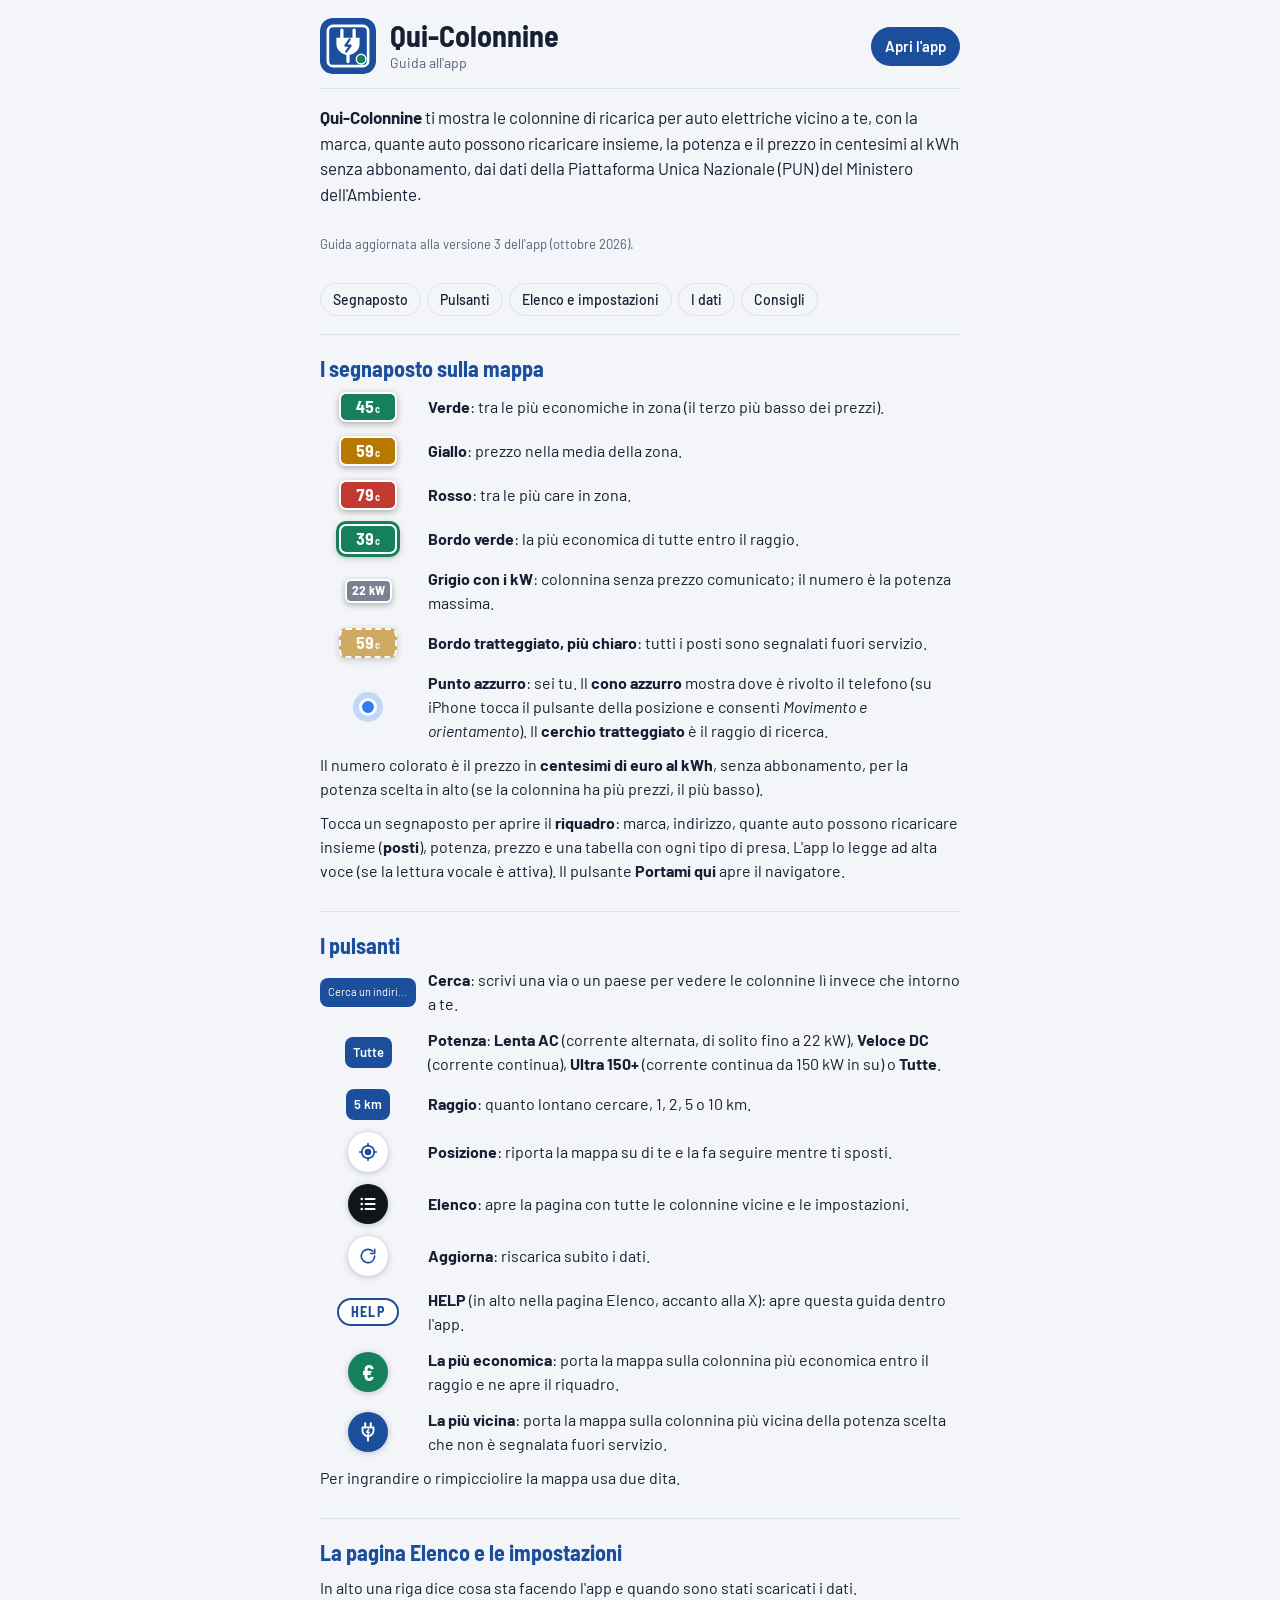
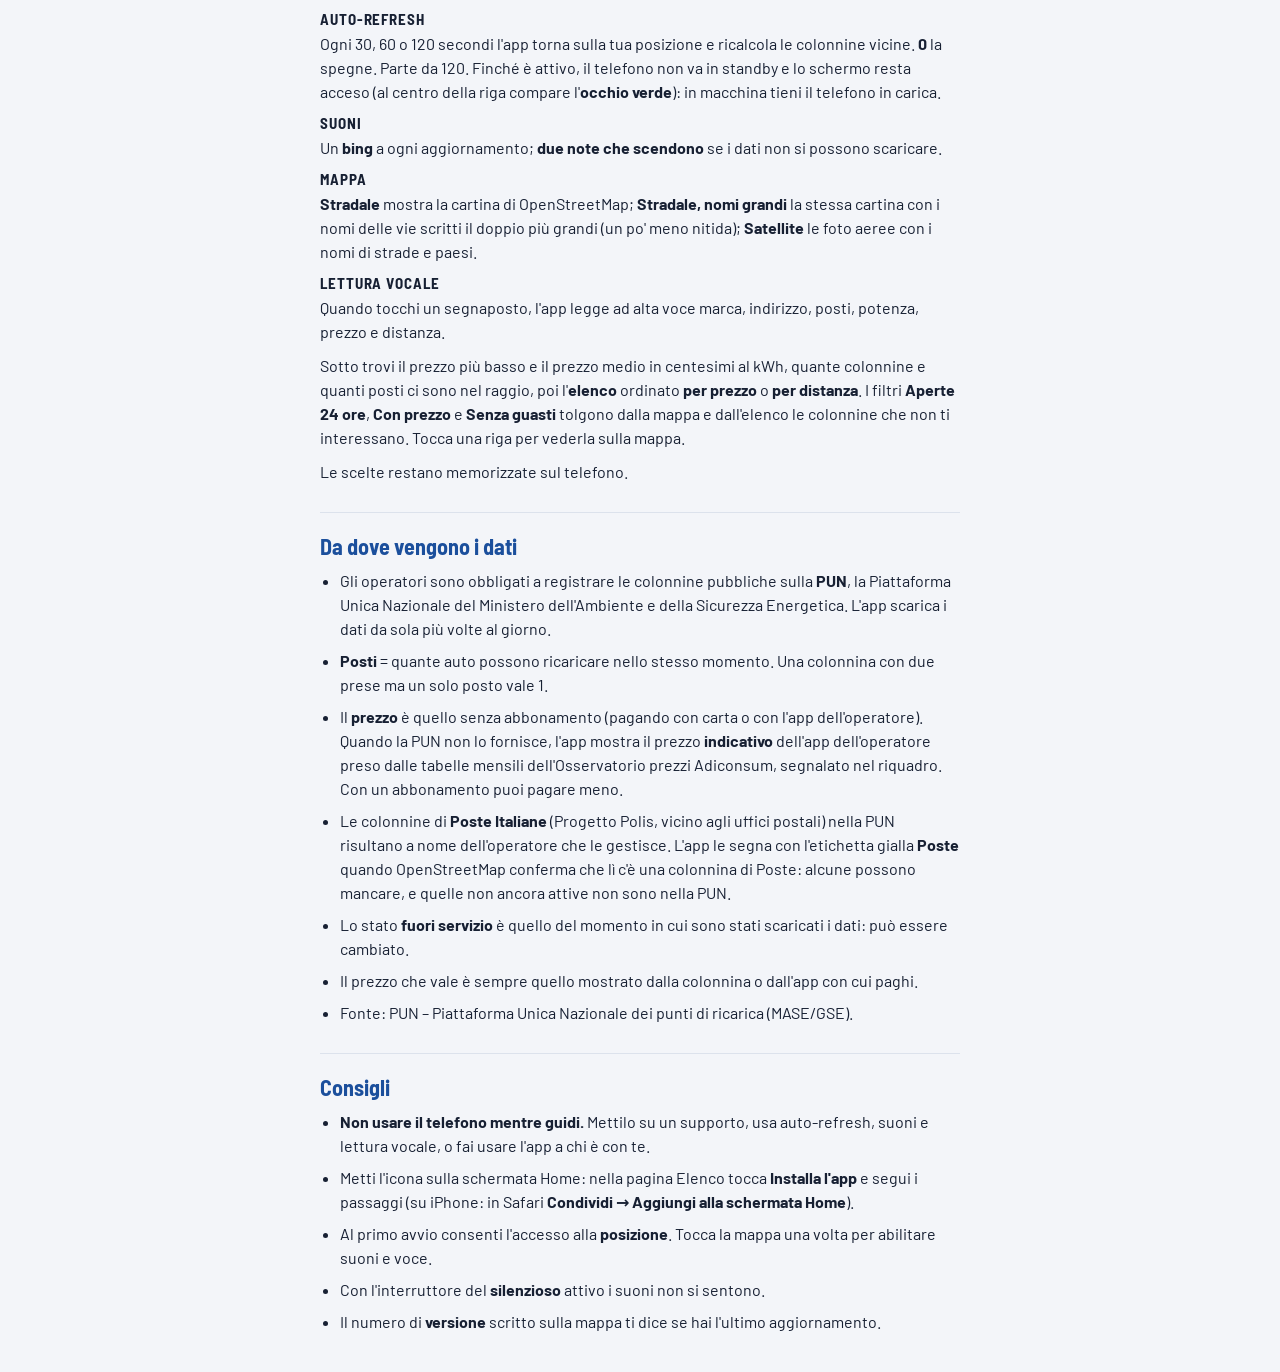
==== guida.html @ 46e8ba26 "Etichetta Poste Italiane sulle colonnine confermate da OpenStreetMap (v16) Le colonnine AC fino a 22" ====
<!doctype html>
<html lang="it">
<head>
  <meta charset="utf-8">
  <meta name="viewport" content="width=device-width, initial-scale=1, viewport-fit=cover">
  <title>Guida a Qui-Colonnine</title>
  <meta name="description" content="Come si usa Qui-Colonnine: segnaposto, pulsanti, elenco, impostazioni e provenienza dei dati">
  <meta name="theme-color" content="#1b4f9c">
  <link rel="icon" href="favicon-64.png" type="image/png">
  <link rel="apple-touch-icon" href="apple-touch-icon.png">
  <link rel="preconnect" href="https://fonts.googleapis.com">
  <link rel="preconnect" href="https://fonts.gstatic.com" crossorigin>
  <link rel="stylesheet" href="https://fonts.googleapis.com/css2?family=Barlow+Semi+Condensed:wght@600;700&family=Barlow:wght@400;500;600&display=swap">
  <style>
:root {
  --blu: #1b4f9c;
  --blu-scuro: #143c78;
  --libero: #15805a;
  --attenzione: #b87900;
  --pieno: #c23a2f;
  --osm: #5a6a86;
  --grigio: #7a8291;
  --bg: #f3f5f9;
  --superficie: #ffffff;
  --testo: #172033;
  --testo-2: #56627a;
  --bordo: #dce2ec;
  --ombra: 0 6px 24px rgba(20, 35, 70, .16);
  --font-display: "Barlow Semi Condensed", "Arial Narrow", system-ui, sans-serif;
  --font-body: "Barlow", system-ui, -apple-system, "Segoe UI", Roboto, sans-serif;
  --r: 14px;
  --su-colore: #ffffff;
  --barra: #1b4f9c;
  color-scheme: light;
}
@media (prefers-color-scheme: dark) {
  :root {
    --blu: #4f86dc;
    --blu-scuro: #3a6fc2;
    --libero: #3fbf8a;
    --attenzione: #e3a82d;
    --pieno: #ec6a5f;
    --osm: #93a2bf;
    --grigio: #8e97a6;
    --bg: #0f1522;
    --superficie: #182132;
    --testo: #e8edf6;
    --testo-2: #9eabc2;
    --bordo: #2a3650;
    --ombra: 0 6px 24px rgba(0, 0, 0, .45);
    --su-colore: #0c1220;
    --barra: #19386a;
    color-scheme: dark;
  }
  .mappa:not(.satellite) .leaflet-tile-pane { filter: brightness(.72) contrast(1.1) saturate(.7); }
}

* { box-sizing: border-box; }
html, body { height: 100%; margin: 0; }
body {
  background: var(--bg);
  color: var(--testo);
  font: 15px/1.4 var(--font-body);
  -webkit-font-smoothing: antialiased;
}
[hidden] { display: none !important; }
.sr-only { position: absolute; width: 1px; height: 1px; overflow: hidden; clip: rect(0 0 0 0); white-space: nowrap; }
button { font: inherit; color: inherit; cursor: pointer; }
:focus-visible { outline: 3px solid var(--blu); outline-offset: 2px; }
.mk {
  display: grid; place-items: center;
  width: 30px; height: 30px; border-radius: 7px;
  font: 700 16px/1 var(--font-display); color: #fff;
  background: var(--blu); border: 2px solid #fff;
  box-shadow: 0 2px 6px rgba(0,0,0,.3);
}
.mk.reale { width: auto; min-width: 30px; padding: 0 5px; font-variant-numeric: tabular-nums; }
.mk.blu { background: var(--blu); }
.mk.largo { width: 60px; height: 30px; }
.mk.verde { background: var(--libero); }
.mk.libero { background: var(--libero); }
.mk.quasi-pieno { background: var(--attenzione); }
.mk.pieno { background: var(--pieno); }
.mk.stallo { width: 14px; height: 14px; border-radius: 3px; border-width: 1.5px; font-size: 0; }
/* Rettangolo con il prezzo, colore per fascia di prezzo in zona */
.mk.prezzo { width: auto; min-width: 58px; height: 30px; padding: 0 6px; font-size: 17px; font-variant-numeric: tabular-nums; }
.mk.economico { background: var(--libero); }
.mk.medio { background: var(--attenzione); }
.mk.caro { background: var(--pieno); }
.mk.nd { width: 18px; height: 18px; border-radius: 5px; background: var(--grigio); font-size: 0; }
.mk.vecchio { border-style: dashed; opacity: .7; }
.mk.top { box-shadow: 0 0 0 3px var(--libero), 0 2px 8px rgba(0,0,0,.4); }
.mk.segn { width: 22px; height: 22px; border-radius: 50%; font-size: 0; background: var(--libero); }
.mk.segn.occupato { background: var(--pieno); }
.mk.segn.libero::after {
  content: ""; position: absolute; width: 22px; height: 22px; border-radius: 50%;
  border: 2px solid var(--libero); animation: pulsa 2s ease-out infinite;
}
@keyframes pulsa { from { transform: scale(1); opacity: .9; } to { transform: scale(2.2); opacity: 0; } }
.io {
  width: 18px; height: 18px; border-radius: 50%;
  background: #2f7cf6; border: 3px solid #fff; box-shadow: 0 0 0 6px rgba(47,124,246,.25);
}
.guida-corpo { gap: 18px; font-size: 16px; line-height: 1.5; }
.guida-corpo h3 { margin: 6px 0 10px; font: 700 22px/1.2 var(--font-display); color: var(--blu); }
.guida-corpo p { margin: 0 0 10px; }
.guida-corpo section { scroll-margin-top: 12px; border-top: 1px solid var(--bordo); padding-top: 14px; }
.g-intro { font-size: 17px; }
.g-versione { color: var(--testo-2); font-size: 13px; }
.g-indice { display: flex; flex-wrap: wrap; gap: 6px; }
.g-indice a {
  border: 1px solid var(--bordo); border-radius: 999px; padding: 5px 12px;
  color: var(--testo); text-decoration: none; font-size: 14px; font-weight: 500;
}
.g-lista { list-style: none; margin: 0 0 10px; padding: 0; display: flex; flex-direction: column; gap: 12px; }
.g-lista li { display: grid; grid-template-columns: 96px 1fr; gap: 12px; align-items: center; }
.g-lista li > div { min-width: 0; }
.g-segno { display: flex; justify-content: center; align-items: center; min-height: 32px; }
.g-segno .mk { position: relative; }
.g-linea { display: block; width: 64px; height: 6px; border-radius: 3px; background: #1b4f9c; opacity: .6; }
.g-barra {
  display: block; max-width: 96px; padding: 6px 8px; border-radius: 8px; background: var(--barra); color: #fff;
  font-size: 11px; white-space: nowrap; overflow: hidden; text-overflow: ellipsis;
}
.g-barra.corto { font-size: 13px; font-weight: 600; }
.g-fab {
  width: 40px; height: 40px; border-radius: 50%; display: grid; place-items: center;
  background: var(--superficie); color: var(--blu); box-shadow: 0 1px 6px rgba(20,35,70,.25);
}
.g-fab.nero { background: #111418; color: #fff; }
.g-fab.verde { background: var(--libero); color: var(--su-colore); }
.g-fab.rosso { background: var(--pieno); color: var(--su-colore); }
.g-fab.blu { background: var(--blu); color: var(--su-colore); }
.g-def { margin: 0 0 10px; }
.g-def dt { font: 700 15px/1.2 var(--font-display); letter-spacing: .06em; margin-top: 10px; }
.g-def dd { margin: 4px 0 0; }
.g-punti { margin: 0 0 10px; padding-left: 20px; display: flex; flex-direction: column; gap: 8px; }
.mk.prezzo small, .icona.prezzo small { font-size: .62em; margin-left: 1px; opacity: .9; }
.mk.kw {
  width: auto; min-width: 44px; height: 24px; padding: 0 5px; border-radius: 6px;
  background: var(--grigio); font-size: 13px; font-variant-numeric: tabular-nums; white-space: nowrap;
}
.mk.guasta { border-style: dashed; opacity: .6; }

html, body { height: auto; }
body { padding: 0 16px; }
.testa { max-width: 640px; margin: 0 auto; padding: calc(18px + env(safe-area-inset-top, 0px)) 0 14px; display: flex; align-items: center; gap: 14px; border-bottom: 1px solid var(--bordo); }
.testa svg { flex: none; border-radius: 13px; }
.testa h1 { margin: 0; font: 700 30px/1 var(--font-display); }
.testa p { margin: 3px 0 0; color: var(--testo-2); font-size: 14px; }
.apri { margin-left: auto; flex: none; background: var(--blu); color: #fff; text-decoration: none; font-weight: 600; padding: 9px 14px; border-radius: 999px; }
.guida-corpo { display: flex; flex-direction: column; max-width: 640px; margin: 0 auto; padding: 16px 0 calc(28px + env(safe-area-inset-bottom, 0px)); }
.guida-corpo a { color: var(--blu); }
.g-indice a { color: var(--testo); }
@media (max-width: 420px) { .testa p { display: none; } .testa h1 { font-size: 26px; } }

.btn-help {
  margin-left: auto; border: 2px solid var(--blu); border-radius: 999px;
  padding: 6px 18px; min-height: 40px; background: var(--superficie); color: var(--blu);
  font: 700 17px/1 var(--font-display); letter-spacing: .08em;
}
.btn-help.g-help { margin-left: 0; min-height: 0; display: inline-block; font-size: 14px; padding: 5px 12px; }
  </style>
</head>
<body>
  <header class="testa">
    <svg width="56" height="56" aria-hidden="true" xmlns="http://www.w3.org/2000/svg" viewBox="0 0 512 512"><rect width="512" height="512" rx="96" fill="#1b4f9c"/><rect x="72" y="72" width="368" height="368" rx="48" fill="none" stroke="#fff" stroke-width="24"/><path d="M200 110v70M312 110v70" stroke="#fff" stroke-width="30" stroke-linecap="round"/><path d="M150 180h212v52a106 106 0 0 1-212 0z" fill="#fff"/><path d="M272 196l-40 56h48l-40 56" fill="none" stroke="#1b4f9c" stroke-width="20" stroke-linecap="round" stroke-linejoin="round"/><path d="M256 338v60" stroke="#fff" stroke-width="30" stroke-linecap="round"/><circle cx="376" cy="376" r="44" fill="#15805a" stroke="#fff" stroke-width="14"/></svg>

    <div>
      <h1>Qui-Colonnine</h1>
      <p>Guida all'app</p>
    </div>
    <a class="apri" href="https://quivicino.github.io/Colonnine/">Apri l'app</a>
  </header>
  <main class="guida-corpo">
        <p class="g-intro"><b>Qui-Colonnine</b> ti mostra le colonnine di ricarica per auto elettriche vicino a te, con la marca,
          quante auto possono ricaricare insieme, la potenza e il prezzo in centesimi al kWh senza abbonamento,
          dai dati della Piattaforma Unica Nazionale (PUN) del Ministero dell'Ambiente.</p>
        <p class="g-versione">Guida aggiornata alla versione 3 dell'app (ottobre 2026).</p>

        <nav class="g-indice" aria-label="Argomenti">
          <a href="#g-mappa">Segnaposto</a><a href="#g-pulsanti">Pulsanti</a><a href="#g-elenco">Elenco e impostazioni</a>
          <a href="#g-prezzi">I dati</a><a href="#g-consigli">Consigli</a>
        </nav>

        <section id="g-mappa">
          <h3>I segnaposto sulla mappa</h3>
          <ul class="g-lista">
            <li><span class="g-segno"><span class="mk prezzo economico"><span>45<small>c</small></span></span></span><div><b>Verde</b>: tra le più economiche in zona (il terzo più basso dei prezzi).</div></li>
            <li><span class="g-segno"><span class="mk prezzo medio"><span>59<small>c</small></span></span></span><div><b>Giallo</b>: prezzo nella media della zona.</div></li>
            <li><span class="g-segno"><span class="mk prezzo caro"><span>79<small>c</small></span></span></span><div><b>Rosso</b>: tra le più care in zona.</div></li>
            <li><span class="g-segno"><span class="mk prezzo economico top"><span>39<small>c</small></span></span></span><div><b>Bordo verde</b>: la più economica di tutte entro il raggio.</div></li>
            <li><span class="g-segno"><span class="mk kw">22 kW</span></span><div><b>Grigio con i kW</b>: colonnina senza prezzo comunicato; il numero è la potenza massima.</div></li>
            <li><span class="g-segno"><span class="mk prezzo medio guasta"><span>59<small>c</small></span></span></span><div><b>Bordo tratteggiato, più chiaro</b>: tutti i posti sono segnalati fuori servizio.</div></li>
            <li><span class="g-segno"><span class="io"></span></span><div><b>Punto azzurro</b>: sei tu. Il <b>cono azzurro</b> mostra dove è rivolto il telefono (su iPhone tocca il pulsante della posizione e consenti <i>Movimento e orientamento</i>). Il <b>cerchio tratteggiato</b> è il raggio di ricerca.</div></li>
          </ul>
          <p>Il numero colorato è il prezzo in <b>centesimi di euro al kWh</b>, senza abbonamento, per la potenza scelta in alto
            (se la colonnina ha più prezzi, il più basso).</p>
          <p>Tocca un segnaposto per aprire il <b>riquadro</b>: marca, indirizzo, quante auto possono ricaricare insieme (<b>posti</b>),
            potenza, prezzo e una tabella con ogni tipo di presa. L'app lo legge ad alta voce (se la lettura vocale è attiva).
            Il pulsante <b>Portami qui</b> apre il navigatore.</p>
        </section>

        <section id="g-pulsanti">
          <h3>I pulsanti</h3>
          <ul class="g-lista">
            <li><span class="g-segno"><span class="g-barra">Cerca un indirizzo…</span></span><div><b>Cerca</b>: scrivi una via o un paese per vedere le colonnine lì invece che intorno a te.</div></li>
            <li><span class="g-segno"><span class="g-barra corto">Tutte</span></span><div><b>Potenza</b>: <b>Lenta AC</b> (corrente alternata, di solito fino a 22 kW), <b>Veloce DC</b> (corrente continua),
              <b>Ultra 150+</b> (corrente continua da 150 kW in su) o <b>Tutte</b>.</div></li>
            <li><span class="g-segno"><span class="g-barra corto">5 km</span></span><div><b>Raggio</b>: quanto lontano cercare, 1, 2, 5 o 10 km.</div></li>
            <li><span class="g-segno"><span class="g-fab"><svg viewBox="0 0 24 24" width="20" height="20" aria-hidden="true"><circle cx="12" cy="12" r="4" fill="currentColor"/><path d="M12 2v3M12 19v3M2 12h3M19 12h3" stroke="currentColor" stroke-width="2" stroke-linecap="round"/><circle cx="12" cy="12" r="7.5" fill="none" stroke="currentColor" stroke-width="2"/></svg></span></span><div><b>Posizione</b>: riporta la mappa su di te e la fa seguire mentre ti sposti.</div></li>
            <li><span class="g-segno"><span class="g-fab nero"><svg viewBox="0 0 24 24" width="20" height="20" aria-hidden="true"><path d="M9 6h11M9 12h11M9 18h11" stroke="currentColor" stroke-width="2.2" stroke-linecap="round"/><circle cx="4.5" cy="6" r="1.6" fill="currentColor"/><circle cx="4.5" cy="12" r="1.6" fill="currentColor"/><circle cx="4.5" cy="18" r="1.6" fill="currentColor"/></svg></span></span><div><b>Elenco</b>: apre la pagina con tutte le colonnine vicine e le impostazioni.</div></li>
            <li><span class="g-segno"><span class="g-fab"><svg viewBox="0 0 24 24" width="20" height="20" aria-hidden="true"><path d="M20 12a8 8 0 1 1-2.34-5.66M20 4v5h-5" fill="none" stroke="currentColor" stroke-width="2" stroke-linecap="round" stroke-linejoin="round"/></svg></span></span><div><b>Aggiorna</b>: riscarica subito i dati.</div></li>
            <li><span class="g-segno"><span class="btn-help g-help">HELP</span></span><div><b>HELP</b> (in alto nella pagina Elenco, accanto alla X): apre questa guida dentro l'app.</div></li>
            <li><span class="g-segno"><span class="g-fab verde"><b style="font:700 22px/1 var(--font-display)">€</b></span></span><div><b>La più economica</b>: porta la mappa sulla colonnina più economica entro il raggio e ne apre il riquadro.</div></li>
            <li><span class="g-segno"><span class="g-fab blu"><svg viewBox="0 0 24 24" width="22" height="22" aria-hidden="true"><path d="M9 2.5v4.5M15 2.5v4.5" stroke="currentColor" stroke-width="2.2" stroke-linecap="round"/><path d="M6 7h12v3.5a6 6 0 0 1-12 0z" fill="none" stroke="currentColor" stroke-width="2" stroke-linejoin="round"/><path d="M12.8 8.8l-2.3 3.4h3l-2.3 3.4" fill="none" stroke="currentColor" stroke-width="1.6" stroke-linecap="round" stroke-linejoin="round"/><path d="M12 16.5v5" stroke="currentColor" stroke-width="2.2" stroke-linecap="round"/></svg></span></span><div><b>La più vicina</b>: porta la mappa sulla colonnina più vicina della potenza scelta che non è segnalata fuori servizio.</div></li>
          </ul>
          <p>Per ingrandire o rimpicciolire la mappa usa due dita.</p>
        </section>

        <section id="g-elenco">
          <h3>La pagina Elenco e le impostazioni</h3>
          <p>In alto una riga dice cosa sta facendo l'app e quando sono stati scaricati i dati.</p>
          <dl class="g-def">
            <dt>AUTO-REFRESH</dt>
            <dd>Ogni 30, 60 o 120 secondi l'app torna sulla tua posizione e ricalcola le colonnine vicine. <b>0</b> la spegne. Parte da 120.
              Finché è attivo, il telefono non va in standby e lo schermo resta acceso
              (al centro della riga compare l'<b>occhio verde</b>):
              in macchina tieni il telefono in carica.</dd>
            <dt>SUONI</dt>
            <dd>Un <b>bing</b> a ogni aggiornamento; <b>due note che scendono</b> se i dati non si possono scaricare.</dd>
            <dt>MAPPA</dt>
            <dd><b>Stradale</b> mostra la cartina di OpenStreetMap; <b>Stradale, nomi grandi</b> la stessa cartina con i nomi delle vie scritti il doppio più grandi (un po' meno nitida); <b>Satellite</b> le foto aeree con i nomi di strade e paesi.</dd>
            <dt>LETTURA VOCALE</dt>
            <dd>Quando tocchi un segnaposto, l'app legge ad alta voce marca, indirizzo, posti, potenza, prezzo e distanza.</dd>
          </dl>
          <p>Sotto trovi il prezzo più basso e il prezzo medio in centesimi al kWh, quante colonnine e quanti posti ci sono nel raggio, poi l'<b>elenco</b>
            ordinato <b>per prezzo</b> o <b>per distanza</b>. I filtri <b>Aperte 24 ore</b>, <b>Con prezzo</b> e <b>Senza guasti</b>
            tolgono dalla mappa e dall'elenco le colonnine che non ti interessano. Tocca una riga per vederla sulla mappa.</p>
          <p>Le scelte restano memorizzate sul telefono.</p>
        </section>

        <section id="g-prezzi">
          <h3>Da dove vengono i dati</h3>
          <ul class="g-punti">
            <li>Gli operatori sono obbligati a registrare le colonnine pubbliche sulla <b>PUN</b>, la Piattaforma Unica Nazionale
              del Ministero dell'Ambiente e della Sicurezza Energetica. L'app scarica i dati da sola più volte al giorno.</li>
            <li><b>Posti</b> = quante auto possono ricaricare nello stesso momento. Una colonnina con due prese ma un solo posto vale 1.</li>
            <li>Il <b>prezzo</b> è quello senza abbonamento (pagando con carta o con l'app dell'operatore). Quando la PUN non lo fornisce,
              l'app mostra il prezzo <b>indicativo</b> dell'app dell'operatore preso dalle tabelle mensili dell'Osservatorio prezzi Adiconsum, segnalato nel riquadro. Con un abbonamento puoi pagare meno.</li>
            <li>Le colonnine di <b>Poste Italiane</b> (Progetto Polis, vicino agli uffici postali) nella PUN risultano a nome dell'operatore che le gestisce. L'app le segna con l'etichetta gialla <b>Poste</b> quando OpenStreetMap conferma che lì c'è una colonnina di Poste: alcune possono mancare, e quelle non ancora attive non sono nella PUN.</li>
            <li>Lo stato <b>fuori servizio</b> è quello del momento in cui sono stati scaricati i dati: può essere cambiato.</li>
            <li>Il prezzo che vale è sempre quello mostrato dalla colonnina o dall'app con cui paghi.</li>
            <li>Fonte: PUN – Piattaforma Unica Nazionale dei punti di ricarica (MASE/GSE).</li>
          </ul>
        </section>

        <section id="g-consigli">
          <h3>Consigli</h3>
          <ul class="g-punti">
            <li><b>Non usare il telefono mentre guidi.</b> Mettilo su un supporto, usa auto-refresh, suoni e lettura vocale, o fai usare l'app a chi è con te.</li>
            <li>Metti l'icona sulla schermata Home: nella pagina Elenco tocca <b>Installa l'app</b> e segui i passaggi (su iPhone: in Safari <b>Condividi → Aggiungi alla schermata Home</b>).</li>
            <li>Al primo avvio consenti l'accesso alla <b>posizione</b>. Tocca la mappa una volta per abilitare suoni e voce.</li>
            <li>Con l'interruttore del <b>silenzioso</b> attivo i suoni non si sentono.</li>
            <li>Il numero di <b>versione</b> scritto sulla mappa ti dice se hai l'ultimo aggiornamento.</li>
          </ul>
        </section>
      </main>
  <!-- Statistiche d'uso anonime, senza cookie: https://colonnine.goatcounter.com
       I dispositivi del team (segnati una volta aprendo l'app con ?gc_team=nome-dispositivo,
       tolti con ?gc_team=off) contano a parte su https://quivicino-team.goatcounter.com -->
  <script>
    (function () {
      var endpoint = "https://colonnine.goatcounter.com/count";
      try {
        var q = new URLSearchParams(location.search).get("gc_team");
        if (q === "off") { localStorage.removeItem("gc_team"); alert("Questo dispositivo ora conta come un visitatore normale."); }
        else if (q) {
          q = q.toLowerCase().replace(/[^a-z0-9-]/g, "");
          if (q) { localStorage.setItem("gc_team", q); alert("Dispositivo segnato come \u201c" + q + "\u201d: le visite contano a parte."); }
        }
        var team = localStorage.getItem("gc_team");
        if (team) {
          endpoint = "https://quivicino-team.goatcounter.com/count";
          window.goatcounter = { path: function (p) { return "/" + team + p.split("?")[0]; } };
        }
      } catch (e) {}
      var s = document.createElement("script");
      s.async = true;
      s.src = "https://gc.zgo.at/count.js";
      s.setAttribute("data-goatcounter", endpoint);
      document.head.appendChild(s);
    })();
  </script>
</body>
</html>
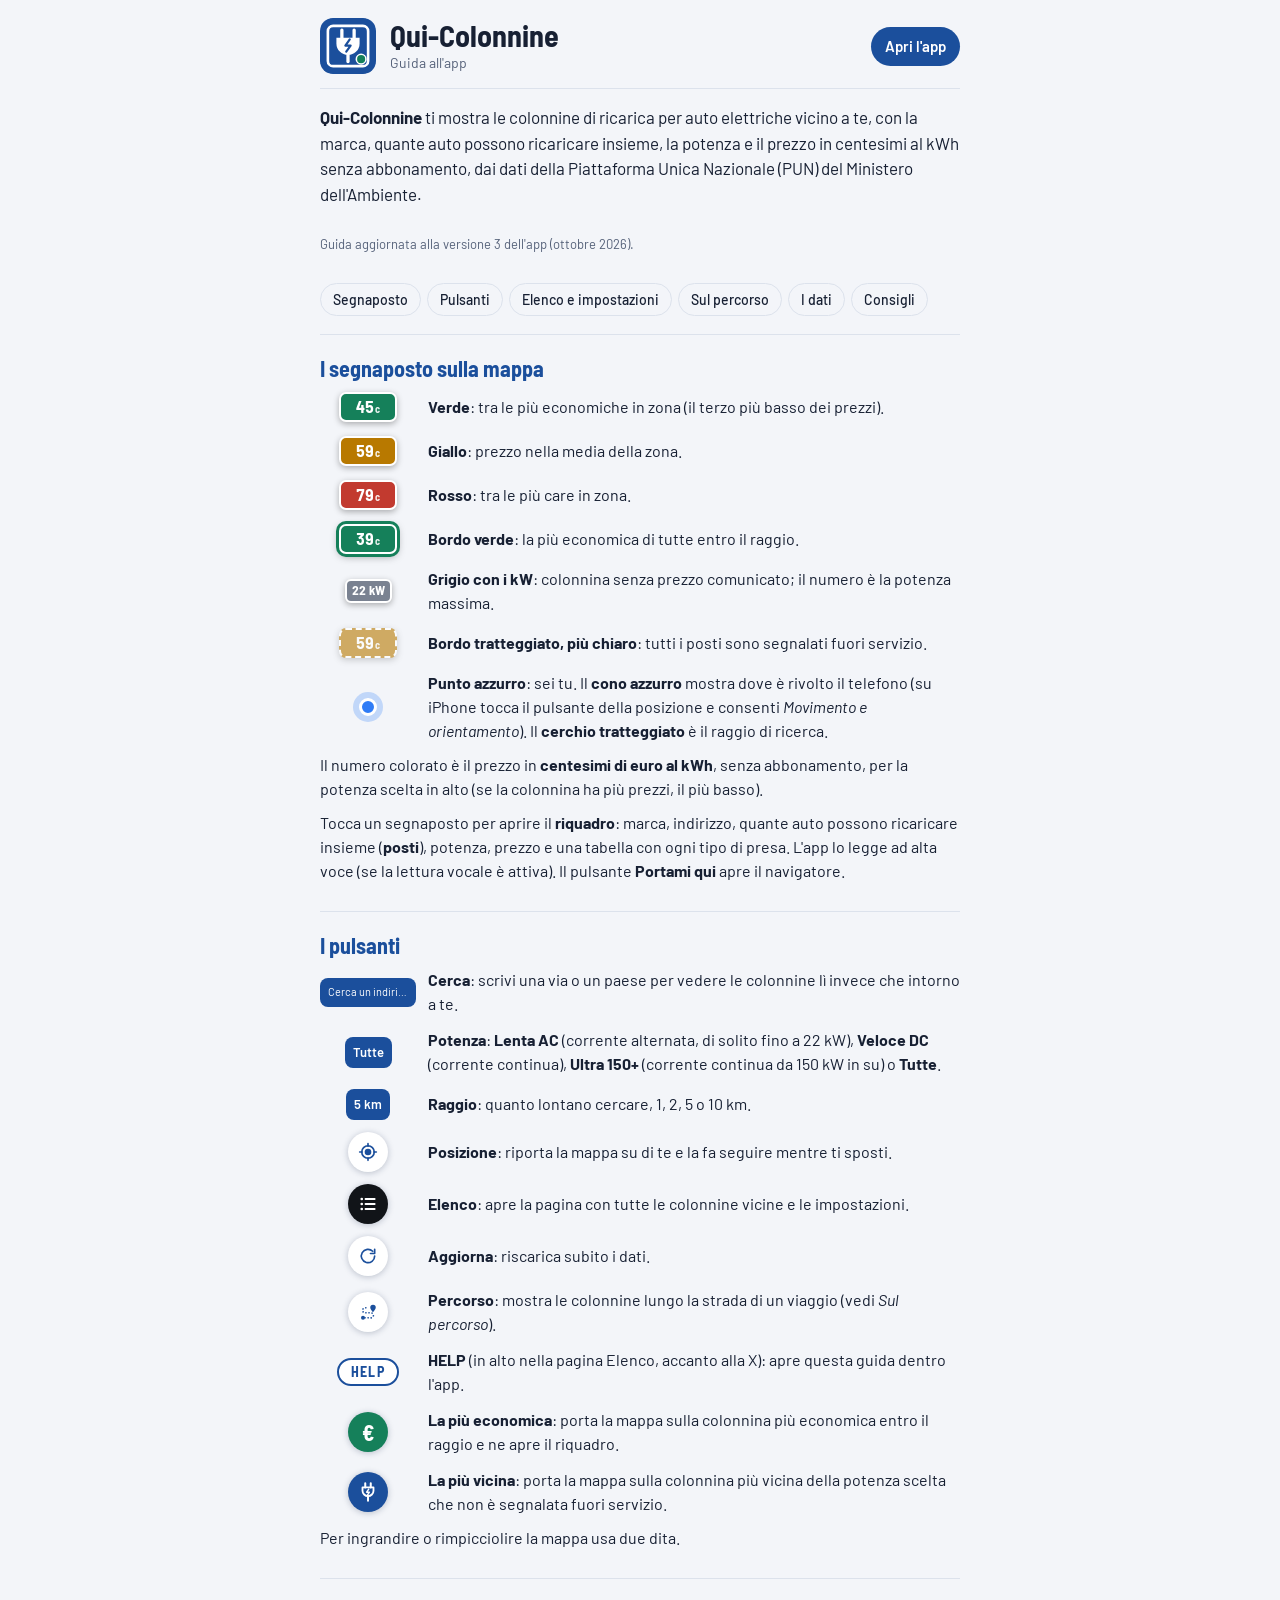
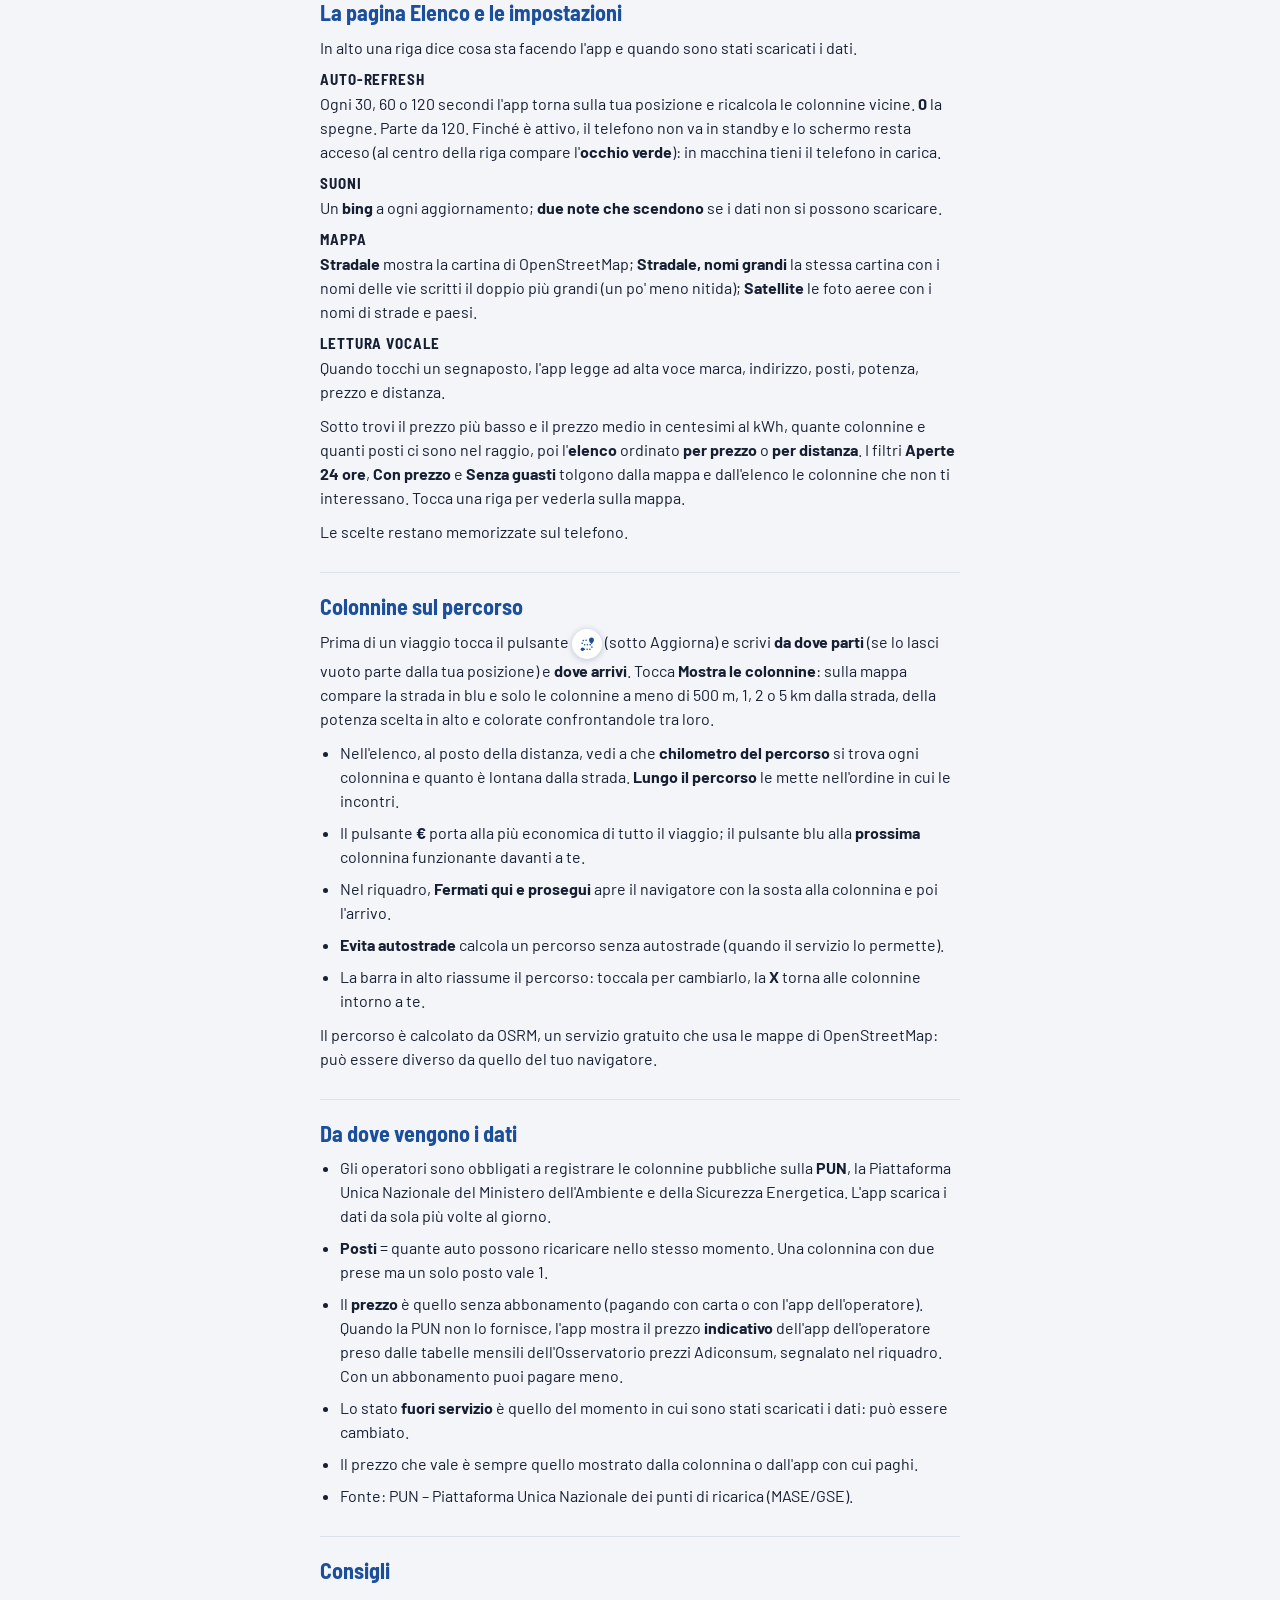
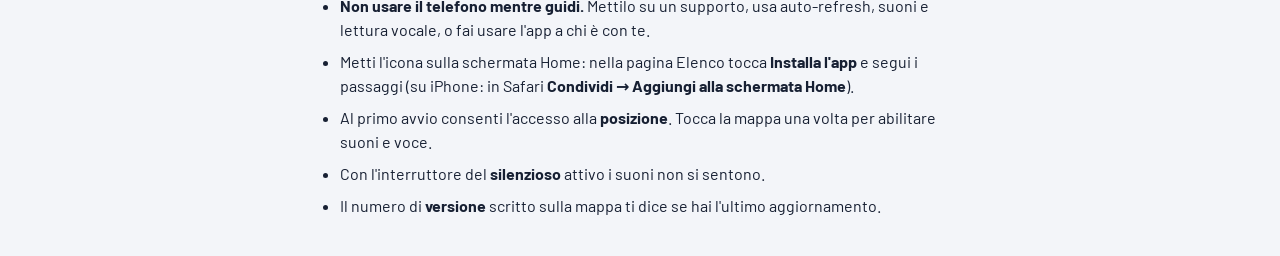
==== commit 83ea4017: "Colonnine sul percorso: partenza e arrivo, solo le colonnine vicine alla strada (v17) - Nuovo pulsan" ====
--- a/guida.html
+++ b/guida.html
@@ -180,7 +180,7 @@
 
         <nav class="g-indice" aria-label="Argomenti">
           <a href="#g-mappa">Segnaposto</a><a href="#g-pulsanti">Pulsanti</a><a href="#g-elenco">Elenco e impostazioni</a>
-          <a href="#g-prezzi">I dati</a><a href="#g-consigli">Consigli</a>
+          <a href="#g-percorso">Sul percorso</a><a href="#g-prezzi">I dati</a><a href="#g-consigli">Consigli</a>
         </nav>
 
         <section id="g-mappa">
@@ -211,6 +211,7 @@
             <li><span class="g-segno"><span class="g-fab"><svg viewBox="0 0 24 24" width="20" height="20" aria-hidden="true"><circle cx="12" cy="12" r="4" fill="currentColor"/><path d="M12 2v3M12 19v3M2 12h3M19 12h3" stroke="currentColor" stroke-width="2" stroke-linecap="round"/><circle cx="12" cy="12" r="7.5" fill="none" stroke="currentColor" stroke-width="2"/></svg></span></span><div><b>Posizione</b>: riporta la mappa su di te e la fa seguire mentre ti sposti.</div></li>
             <li><span class="g-segno"><span class="g-fab nero"><svg viewBox="0 0 24 24" width="20" height="20" aria-hidden="true"><path d="M9 6h11M9 12h11M9 18h11" stroke="currentColor" stroke-width="2.2" stroke-linecap="round"/><circle cx="4.5" cy="6" r="1.6" fill="currentColor"/><circle cx="4.5" cy="12" r="1.6" fill="currentColor"/><circle cx="4.5" cy="18" r="1.6" fill="currentColor"/></svg></span></span><div><b>Elenco</b>: apre la pagina con tutte le colonnine vicine e le impostazioni.</div></li>
             <li><span class="g-segno"><span class="g-fab"><svg viewBox="0 0 24 24" width="20" height="20" aria-hidden="true"><path d="M20 12a8 8 0 1 1-2.34-5.66M20 4v5h-5" fill="none" stroke="currentColor" stroke-width="2" stroke-linecap="round" stroke-linejoin="round"/></svg></span></span><div><b>Aggiorna</b>: riscarica subito i dati.</div></li>
+            <li><span class="g-segno"><span class="g-fab"><svg viewBox="0 0 24 24" width="20" height="20" aria-hidden="true"><circle cx="6" cy="19" r="2.4" fill="currentColor"/><path d="M18 3.2a3.3 3.3 0 0 0-3.3 3.3c0 2.4 3.3 5.6 3.3 5.6s3.3-3.2 3.3-5.6A3.3 3.3 0 0 0 18 3.2Z" fill="currentColor"/><path d="M8.4 19h7.1a3 3 0 0 0 0-6H8.5a3 3 0 0 1 0-6H12" fill="none" stroke="currentColor" stroke-width="2" stroke-linecap="round" stroke-dasharray="0.1 3.6"/></svg></span></span><div><b>Percorso</b>: mostra le colonnine lungo la strada di un viaggio (vedi <i>Sul percorso</i>).</div></li>
             <li><span class="g-segno"><span class="btn-help g-help">HELP</span></span><div><b>HELP</b> (in alto nella pagina Elenco, accanto alla X): apre questa guida dentro l'app.</div></li>
             <li><span class="g-segno"><span class="g-fab verde"><b style="font:700 22px/1 var(--font-display)">€</b></span></span><div><b>La più economica</b>: porta la mappa sulla colonnina più economica entro il raggio e ne apre il riquadro.</div></li>
             <li><span class="g-segno"><span class="g-fab blu"><svg viewBox="0 0 24 24" width="22" height="22" aria-hidden="true"><path d="M9 2.5v4.5M15 2.5v4.5" stroke="currentColor" stroke-width="2.2" stroke-linecap="round"/><path d="M6 7h12v3.5a6 6 0 0 1-12 0z" fill="none" stroke="currentColor" stroke-width="2" stroke-linejoin="round"/><path d="M12.8 8.8l-2.3 3.4h3l-2.3 3.4" fill="none" stroke="currentColor" stroke-width="1.6" stroke-linecap="round" stroke-linejoin="round"/><path d="M12 16.5v5" stroke="currentColor" stroke-width="2.2" stroke-linecap="round"/></svg></span></span><div><b>La più vicina</b>: porta la mappa sulla colonnina più vicina della potenza scelta che non è segnalata fuori servizio.</div></li>
@@ -240,6 +241,23 @@
           <p>Le scelte restano memorizzate sul telefono.</p>
         </section>
 
+        <section id="g-percorso">
+          <h3>Colonnine sul percorso</h3>
+          <p>Prima di un viaggio tocca il pulsante <span class="g-fab" style="display:inline-grid;width:30px;height:30px;vertical-align:middle"><svg viewBox="0 0 24 24" width="18" height="18" aria-hidden="true"><circle cx="6" cy="19" r="2.4" fill="currentColor"/><path d="M18 3.2a3.3 3.3 0 0 0-3.3 3.3c0 2.4 3.3 5.6 3.3 5.6s3.3-3.2 3.3-5.6A3.3 3.3 0 0 0 18 3.2Z" fill="currentColor"/><path d="M8.4 19h7.1a3 3 0 0 0 0-6H8.5a3 3 0 0 1 0-6H12" fill="none" stroke="currentColor" stroke-width="2" stroke-linecap="round" stroke-dasharray="0.1 3.6"/></svg></span>
+            (sotto Aggiorna) e scrivi <b>da dove parti</b> (se lo lasci vuoto parte dalla tua posizione) e <b>dove arrivi</b>.
+            Tocca <b>Mostra le colonnine</b>: sulla mappa compare la strada in blu e solo le colonnine a meno di 500 m, 1, 2 o 5 km dalla strada,
+            della potenza scelta in alto e colorate confrontandole tra loro.</p>
+          <ul class="g-punti">
+            <li>Nell'elenco, al posto della distanza, vedi a che <b>chilometro del percorso</b> si trova ogni colonnina e quanto è lontana dalla strada.
+              <b>Lungo il percorso</b> le mette nell'ordine in cui le incontri.</li>
+            <li>Il pulsante <b>€</b> porta alla più economica di tutto il viaggio; il pulsante blu alla <b>prossima</b> colonnina funzionante davanti a te.</li>
+            <li>Nel riquadro, <b>Fermati qui e prosegui</b> apre il navigatore con la sosta alla colonnina e poi l'arrivo.</li>
+            <li><b>Evita autostrade</b> calcola un percorso senza autostrade (quando il servizio lo permette).</li>
+            <li>La barra in alto riassume il percorso: toccala per cambiarlo, la <b>X</b> torna alle colonnine intorno a te.</li>
+          </ul>
+          <p>Il percorso è calcolato da OSRM, un servizio gratuito che usa le mappe di OpenStreetMap: può essere diverso da quello del tuo navigatore.</p>
+        </section>
+
         <section id="g-prezzi">
           <h3>Da dove vengono i dati</h3>
           <ul class="g-punti">
@@ -248,7 +266,6 @@
             <li><b>Posti</b> = quante auto possono ricaricare nello stesso momento. Una colonnina con due prese ma un solo posto vale 1.</li>
             <li>Il <b>prezzo</b> è quello senza abbonamento (pagando con carta o con l'app dell'operatore). Quando la PUN non lo fornisce,
               l'app mostra il prezzo <b>indicativo</b> dell'app dell'operatore preso dalle tabelle mensili dell'Osservatorio prezzi Adiconsum, segnalato nel riquadro. Con un abbonamento puoi pagare meno.</li>
-            <li>Le colonnine di <b>Poste Italiane</b> (Progetto Polis, vicino agli uffici postali) nella PUN risultano a nome dell'operatore che le gestisce. L'app le segna con l'etichetta gialla <b>Poste</b> quando OpenStreetMap conferma che lì c'è una colonnina di Poste: alcune possono mancare, e quelle non ancora attive non sono nella PUN.</li>
             <li>Lo stato <b>fuori servizio</b> è quello del momento in cui sono stati scaricati i dati: può essere cambiato.</li>
             <li>Il prezzo che vale è sempre quello mostrato dalla colonnina o dall'app con cui paghi.</li>
             <li>Fonte: PUN – Piattaforma Unica Nazionale dei punti di ricarica (MASE/GSE).</li>
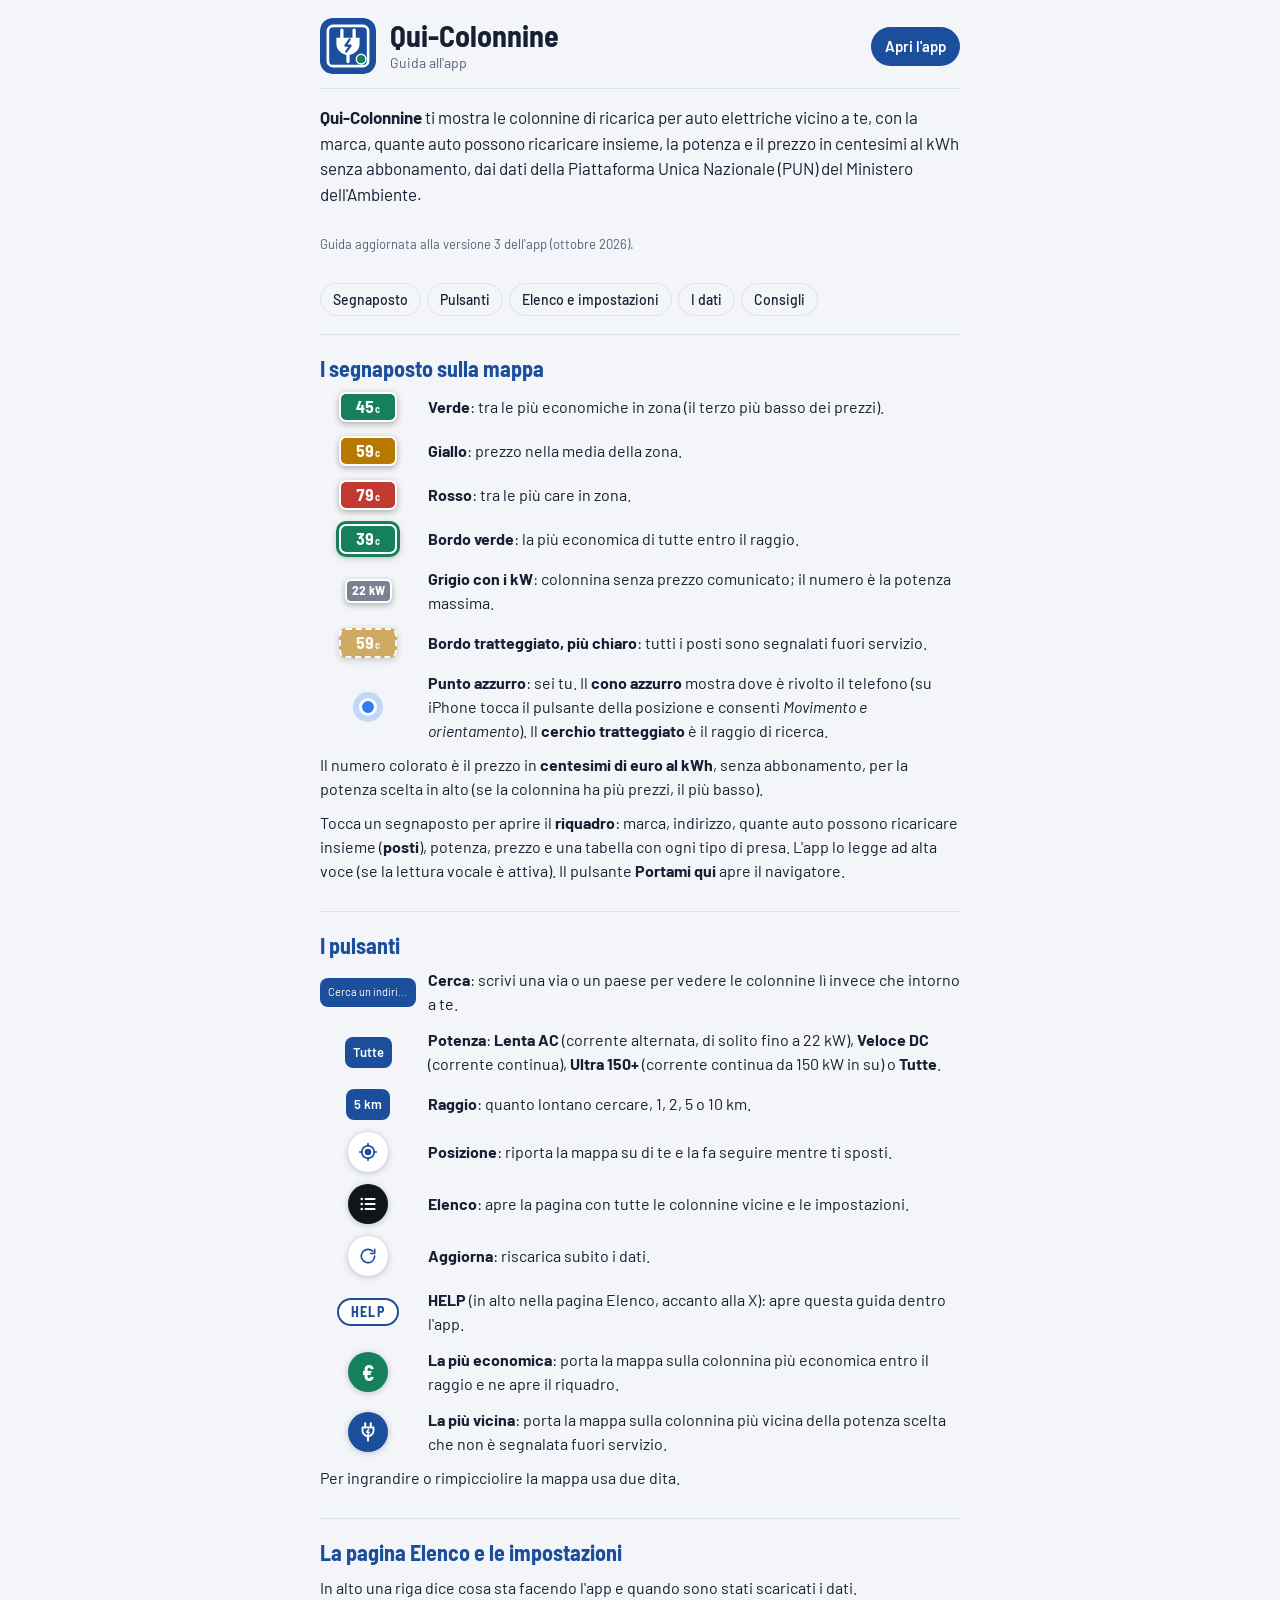
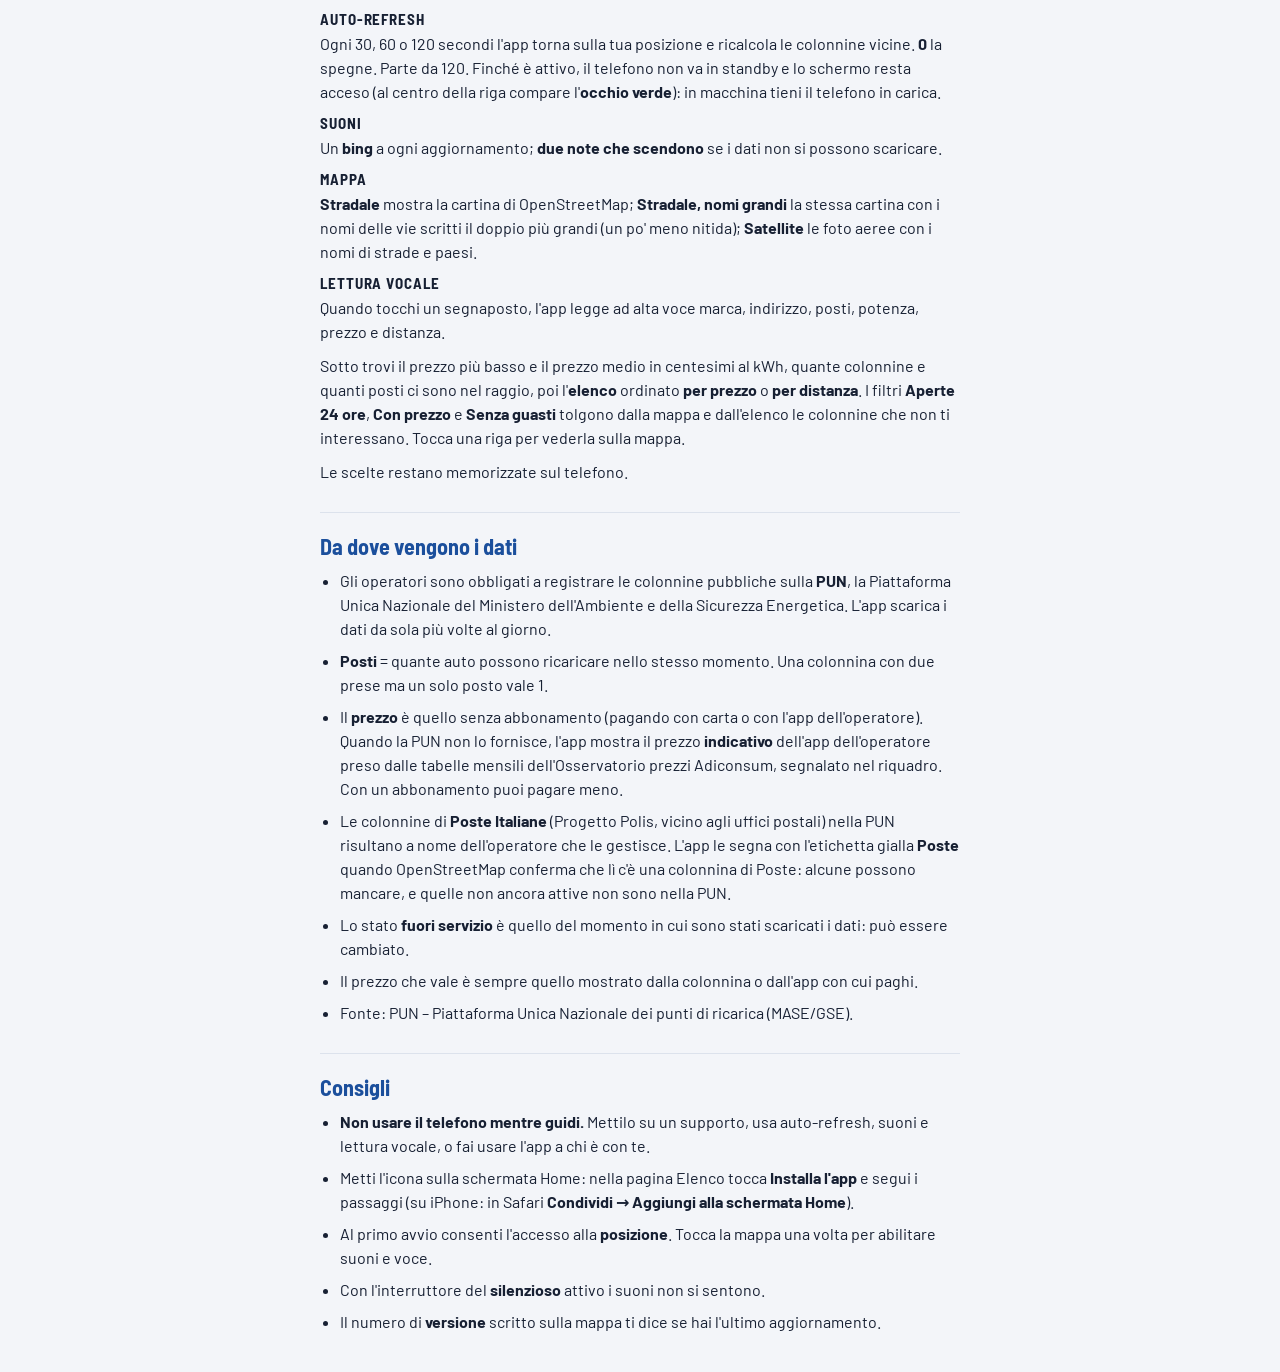
==== commit 8cb62849: "Merge pull request #11 from quivicino/claude/project-thread-2bic7w Etichetta "Poste Italiane" sulle " ====
--- a/guida.html
+++ b/guida.html
@@ -180,7 +180,7 @@
 
         <nav class="g-indice" aria-label="Argomenti">
           <a href="#g-mappa">Segnaposto</a><a href="#g-pulsanti">Pulsanti</a><a href="#g-elenco">Elenco e impostazioni</a>
-          <a href="#g-percorso">Sul percorso</a><a href="#g-prezzi">I dati</a><a href="#g-consigli">Consigli</a>
+          <a href="#g-prezzi">I dati</a><a href="#g-consigli">Consigli</a>
         </nav>
 
         <section id="g-mappa">
@@ -211,7 +211,6 @@
             <li><span class="g-segno"><span class="g-fab"><svg viewBox="0 0 24 24" width="20" height="20" aria-hidden="true"><circle cx="12" cy="12" r="4" fill="currentColor"/><path d="M12 2v3M12 19v3M2 12h3M19 12h3" stroke="currentColor" stroke-width="2" stroke-linecap="round"/><circle cx="12" cy="12" r="7.5" fill="none" stroke="currentColor" stroke-width="2"/></svg></span></span><div><b>Posizione</b>: riporta la mappa su di te e la fa seguire mentre ti sposti.</div></li>
             <li><span class="g-segno"><span class="g-fab nero"><svg viewBox="0 0 24 24" width="20" height="20" aria-hidden="true"><path d="M9 6h11M9 12h11M9 18h11" stroke="currentColor" stroke-width="2.2" stroke-linecap="round"/><circle cx="4.5" cy="6" r="1.6" fill="currentColor"/><circle cx="4.5" cy="12" r="1.6" fill="currentColor"/><circle cx="4.5" cy="18" r="1.6" fill="currentColor"/></svg></span></span><div><b>Elenco</b>: apre la pagina con tutte le colonnine vicine e le impostazioni.</div></li>
             <li><span class="g-segno"><span class="g-fab"><svg viewBox="0 0 24 24" width="20" height="20" aria-hidden="true"><path d="M20 12a8 8 0 1 1-2.34-5.66M20 4v5h-5" fill="none" stroke="currentColor" stroke-width="2" stroke-linecap="round" stroke-linejoin="round"/></svg></span></span><div><b>Aggiorna</b>: riscarica subito i dati.</div></li>
-            <li><span class="g-segno"><span class="g-fab"><svg viewBox="0 0 24 24" width="20" height="20" aria-hidden="true"><circle cx="6" cy="19" r="2.4" fill="currentColor"/><path d="M18 3.2a3.3 3.3 0 0 0-3.3 3.3c0 2.4 3.3 5.6 3.3 5.6s3.3-3.2 3.3-5.6A3.3 3.3 0 0 0 18 3.2Z" fill="currentColor"/><path d="M8.4 19h7.1a3 3 0 0 0 0-6H8.5a3 3 0 0 1 0-6H12" fill="none" stroke="currentColor" stroke-width="2" stroke-linecap="round" stroke-dasharray="0.1 3.6"/></svg></span></span><div><b>Percorso</b>: mostra le colonnine lungo la strada di un viaggio (vedi <i>Sul percorso</i>).</div></li>
             <li><span class="g-segno"><span class="btn-help g-help">HELP</span></span><div><b>HELP</b> (in alto nella pagina Elenco, accanto alla X): apre questa guida dentro l'app.</div></li>
             <li><span class="g-segno"><span class="g-fab verde"><b style="font:700 22px/1 var(--font-display)">€</b></span></span><div><b>La più economica</b>: porta la mappa sulla colonnina più economica entro il raggio e ne apre il riquadro.</div></li>
             <li><span class="g-segno"><span class="g-fab blu"><svg viewBox="0 0 24 24" width="22" height="22" aria-hidden="true"><path d="M9 2.5v4.5M15 2.5v4.5" stroke="currentColor" stroke-width="2.2" stroke-linecap="round"/><path d="M6 7h12v3.5a6 6 0 0 1-12 0z" fill="none" stroke="currentColor" stroke-width="2" stroke-linejoin="round"/><path d="M12.8 8.8l-2.3 3.4h3l-2.3 3.4" fill="none" stroke="currentColor" stroke-width="1.6" stroke-linecap="round" stroke-linejoin="round"/><path d="M12 16.5v5" stroke="currentColor" stroke-width="2.2" stroke-linecap="round"/></svg></span></span><div><b>La più vicina</b>: porta la mappa sulla colonnina più vicina della potenza scelta che non è segnalata fuori servizio.</div></li>
@@ -241,23 +240,6 @@
           <p>Le scelte restano memorizzate sul telefono.</p>
         </section>
 
-        <section id="g-percorso">
-          <h3>Colonnine sul percorso</h3>
-          <p>Prima di un viaggio tocca il pulsante <span class="g-fab" style="display:inline-grid;width:30px;height:30px;vertical-align:middle"><svg viewBox="0 0 24 24" width="18" height="18" aria-hidden="true"><circle cx="6" cy="19" r="2.4" fill="currentColor"/><path d="M18 3.2a3.3 3.3 0 0 0-3.3 3.3c0 2.4 3.3 5.6 3.3 5.6s3.3-3.2 3.3-5.6A3.3 3.3 0 0 0 18 3.2Z" fill="currentColor"/><path d="M8.4 19h7.1a3 3 0 0 0 0-6H8.5a3 3 0 0 1 0-6H12" fill="none" stroke="currentColor" stroke-width="2" stroke-linecap="round" stroke-dasharray="0.1 3.6"/></svg></span>
-            (sotto Aggiorna) e scrivi <b>da dove parti</b> (se lo lasci vuoto parte dalla tua posizione) e <b>dove arrivi</b>.
-            Tocca <b>Mostra le colonnine</b>: sulla mappa compare la strada in blu e solo le colonnine a meno di 500 m, 1, 2 o 5 km dalla strada,
-            della potenza scelta in alto e colorate confrontandole tra loro.</p>
-          <ul class="g-punti">
-            <li>Nell'elenco, al posto della distanza, vedi a che <b>chilometro del percorso</b> si trova ogni colonnina e quanto è lontana dalla strada.
-              <b>Lungo il percorso</b> le mette nell'ordine in cui le incontri.</li>
-            <li>Il pulsante <b>€</b> porta alla più economica di tutto il viaggio; il pulsante blu alla <b>prossima</b> colonnina funzionante davanti a te.</li>
-            <li>Nel riquadro, <b>Fermati qui e prosegui</b> apre il navigatore con la sosta alla colonnina e poi l'arrivo.</li>
-            <li><b>Evita autostrade</b> calcola un percorso senza autostrade (quando il servizio lo permette).</li>
-            <li>La barra in alto riassume il percorso: toccala per cambiarlo, la <b>X</b> torna alle colonnine intorno a te.</li>
-          </ul>
-          <p>Il percorso è calcolato da OSRM, un servizio gratuito che usa le mappe di OpenStreetMap: può essere diverso da quello del tuo navigatore.</p>
-        </section>
-
         <section id="g-prezzi">
           <h3>Da dove vengono i dati</h3>
           <ul class="g-punti">
@@ -266,6 +248,7 @@
             <li><b>Posti</b> = quante auto possono ricaricare nello stesso momento. Una colonnina con due prese ma un solo posto vale 1.</li>
             <li>Il <b>prezzo</b> è quello senza abbonamento (pagando con carta o con l'app dell'operatore). Quando la PUN non lo fornisce,
               l'app mostra il prezzo <b>indicativo</b> dell'app dell'operatore preso dalle tabelle mensili dell'Osservatorio prezzi Adiconsum, segnalato nel riquadro. Con un abbonamento puoi pagare meno.</li>
+            <li>Le colonnine di <b>Poste Italiane</b> (Progetto Polis, vicino agli uffici postali) nella PUN risultano a nome dell'operatore che le gestisce. L'app le segna con l'etichetta gialla <b>Poste</b> quando OpenStreetMap conferma che lì c'è una colonnina di Poste: alcune possono mancare, e quelle non ancora attive non sono nella PUN.</li>
             <li>Lo stato <b>fuori servizio</b> è quello del momento in cui sono stati scaricati i dati: può essere cambiato.</li>
             <li>Il prezzo che vale è sempre quello mostrato dalla colonnina o dall'app con cui paghi.</li>
             <li>Fonte: PUN – Piattaforma Unica Nazionale dei punti di ricarica (MASE/GSE).</li>
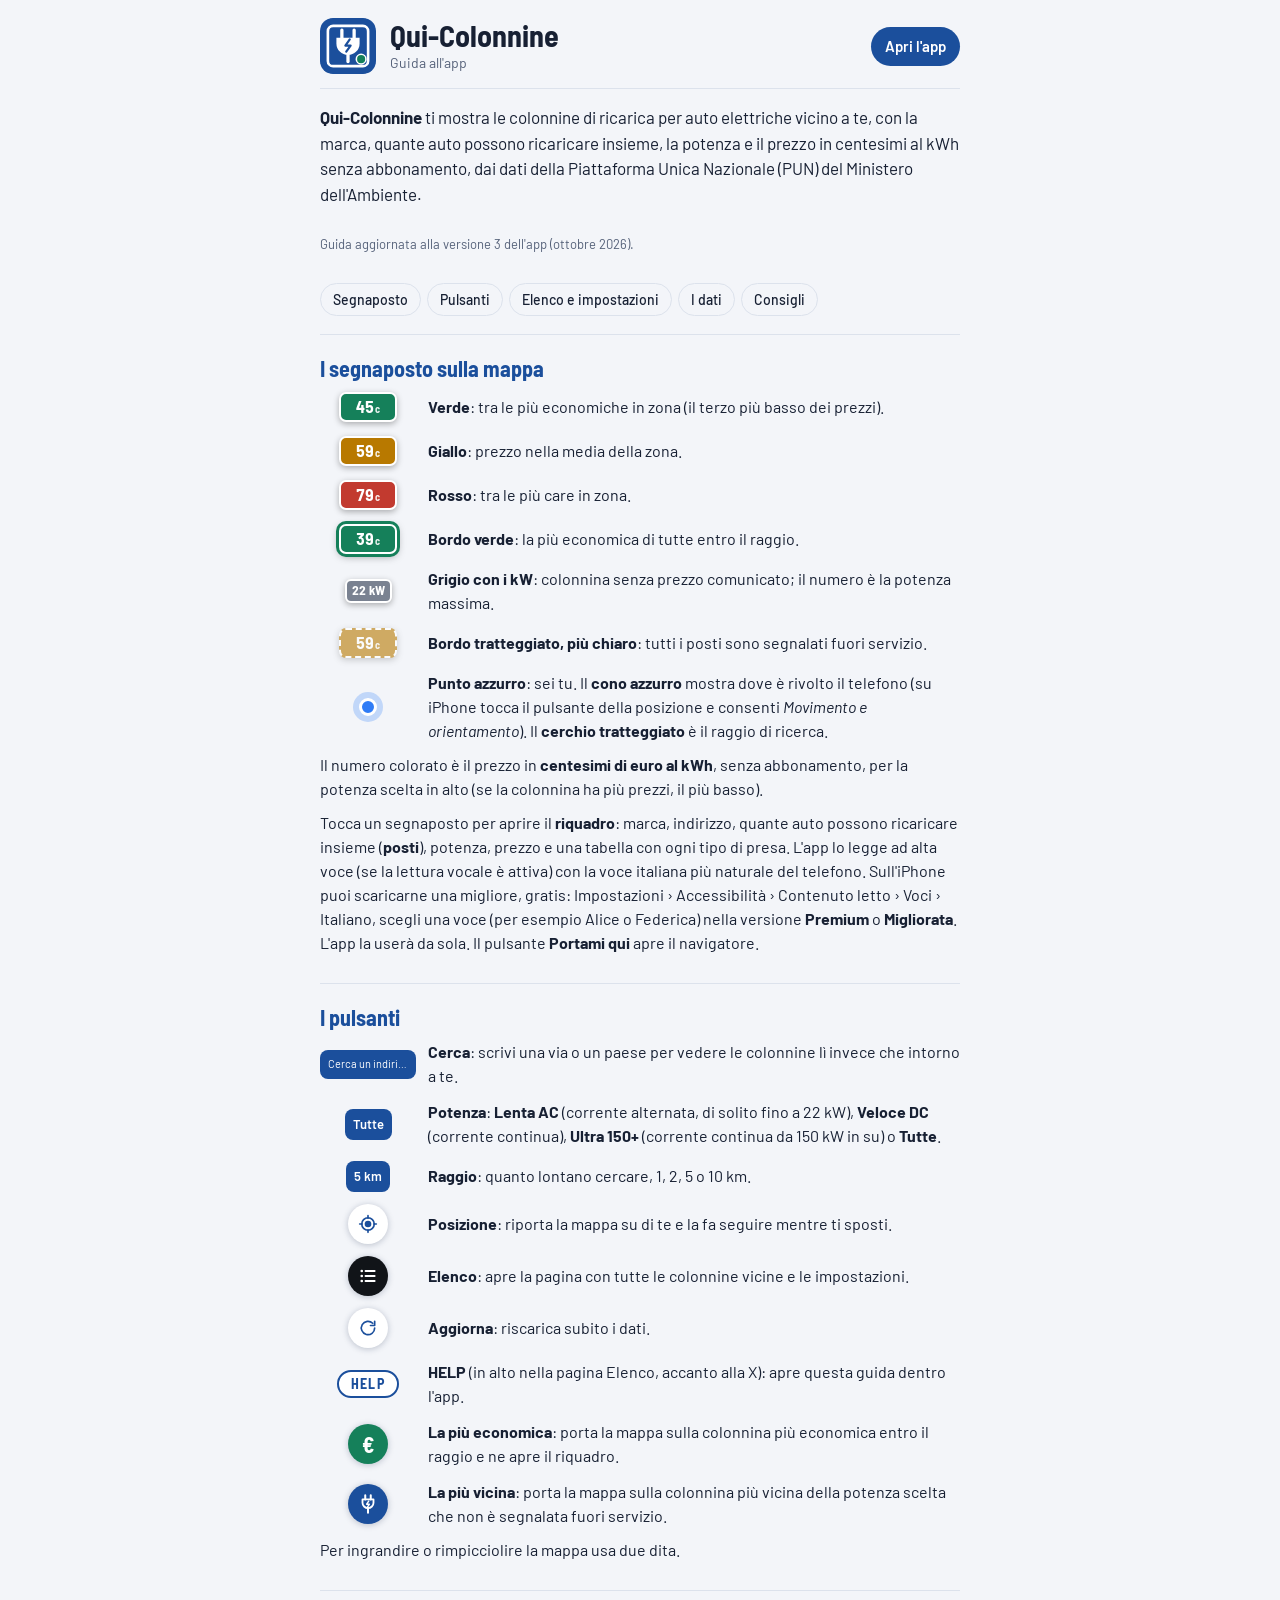
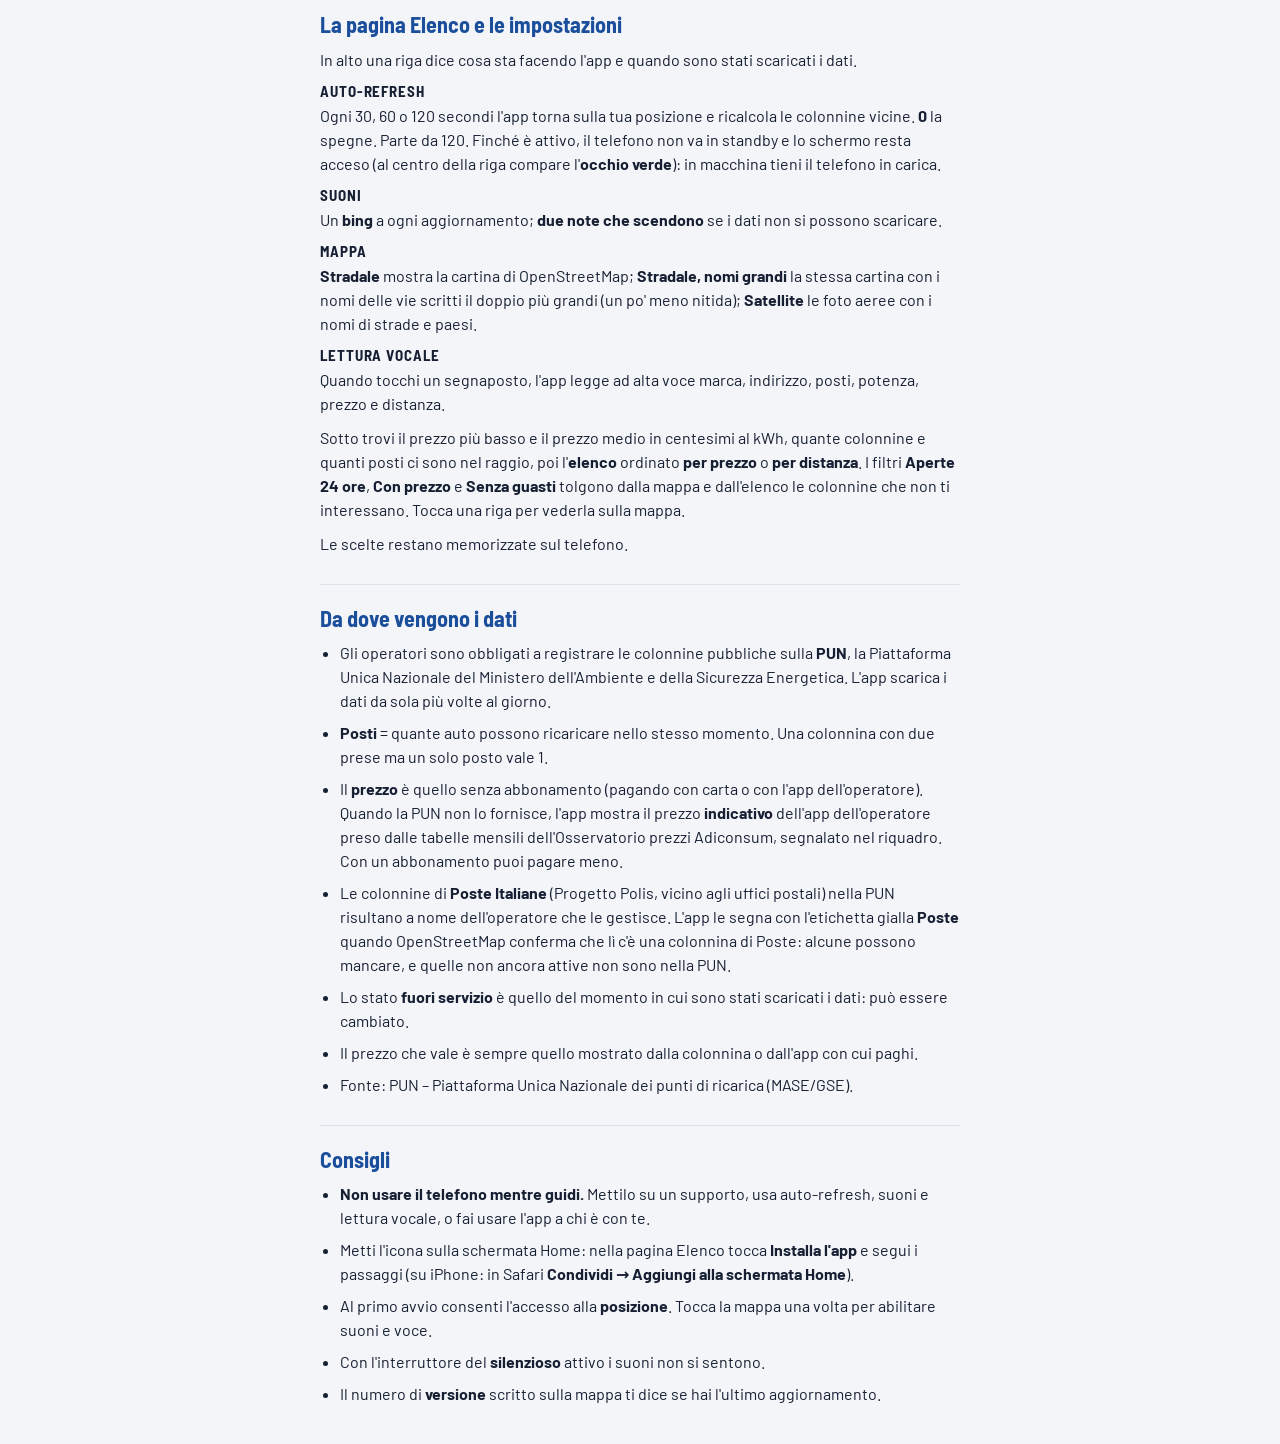
==== commit abbebbef: "Lettura vocale: sceglie la voce italiana più naturale (Premium, Migliorata, Natural) Evita le voci b" ====
--- a/guida.html
+++ b/guida.html
@@ -197,7 +197,10 @@
           <p>Il numero colorato è il prezzo in <b>centesimi di euro al kWh</b>, senza abbonamento, per la potenza scelta in alto
             (se la colonnina ha più prezzi, il più basso).</p>
           <p>Tocca un segnaposto per aprire il <b>riquadro</b>: marca, indirizzo, quante auto possono ricaricare insieme (<b>posti</b>),
-            potenza, prezzo e una tabella con ogni tipo di presa. L'app lo legge ad alta voce (se la lettura vocale è attiva).
+            potenza, prezzo e una tabella con ogni tipo di presa. L'app lo legge ad alta voce (se la lettura vocale è attiva)
+            con la voce italiana più naturale del telefono. Sull'iPhone puoi scaricarne una migliore, gratis:
+            Impostazioni › Accessibilità › Contenuto letto › Voci › Italiano, scegli una voce (per esempio Alice o Federica)
+            nella versione <b>Premium</b> o <b>Migliorata</b>. L'app la userà da sola.
             Il pulsante <b>Portami qui</b> apre il navigatore.</p>
         </section>
 
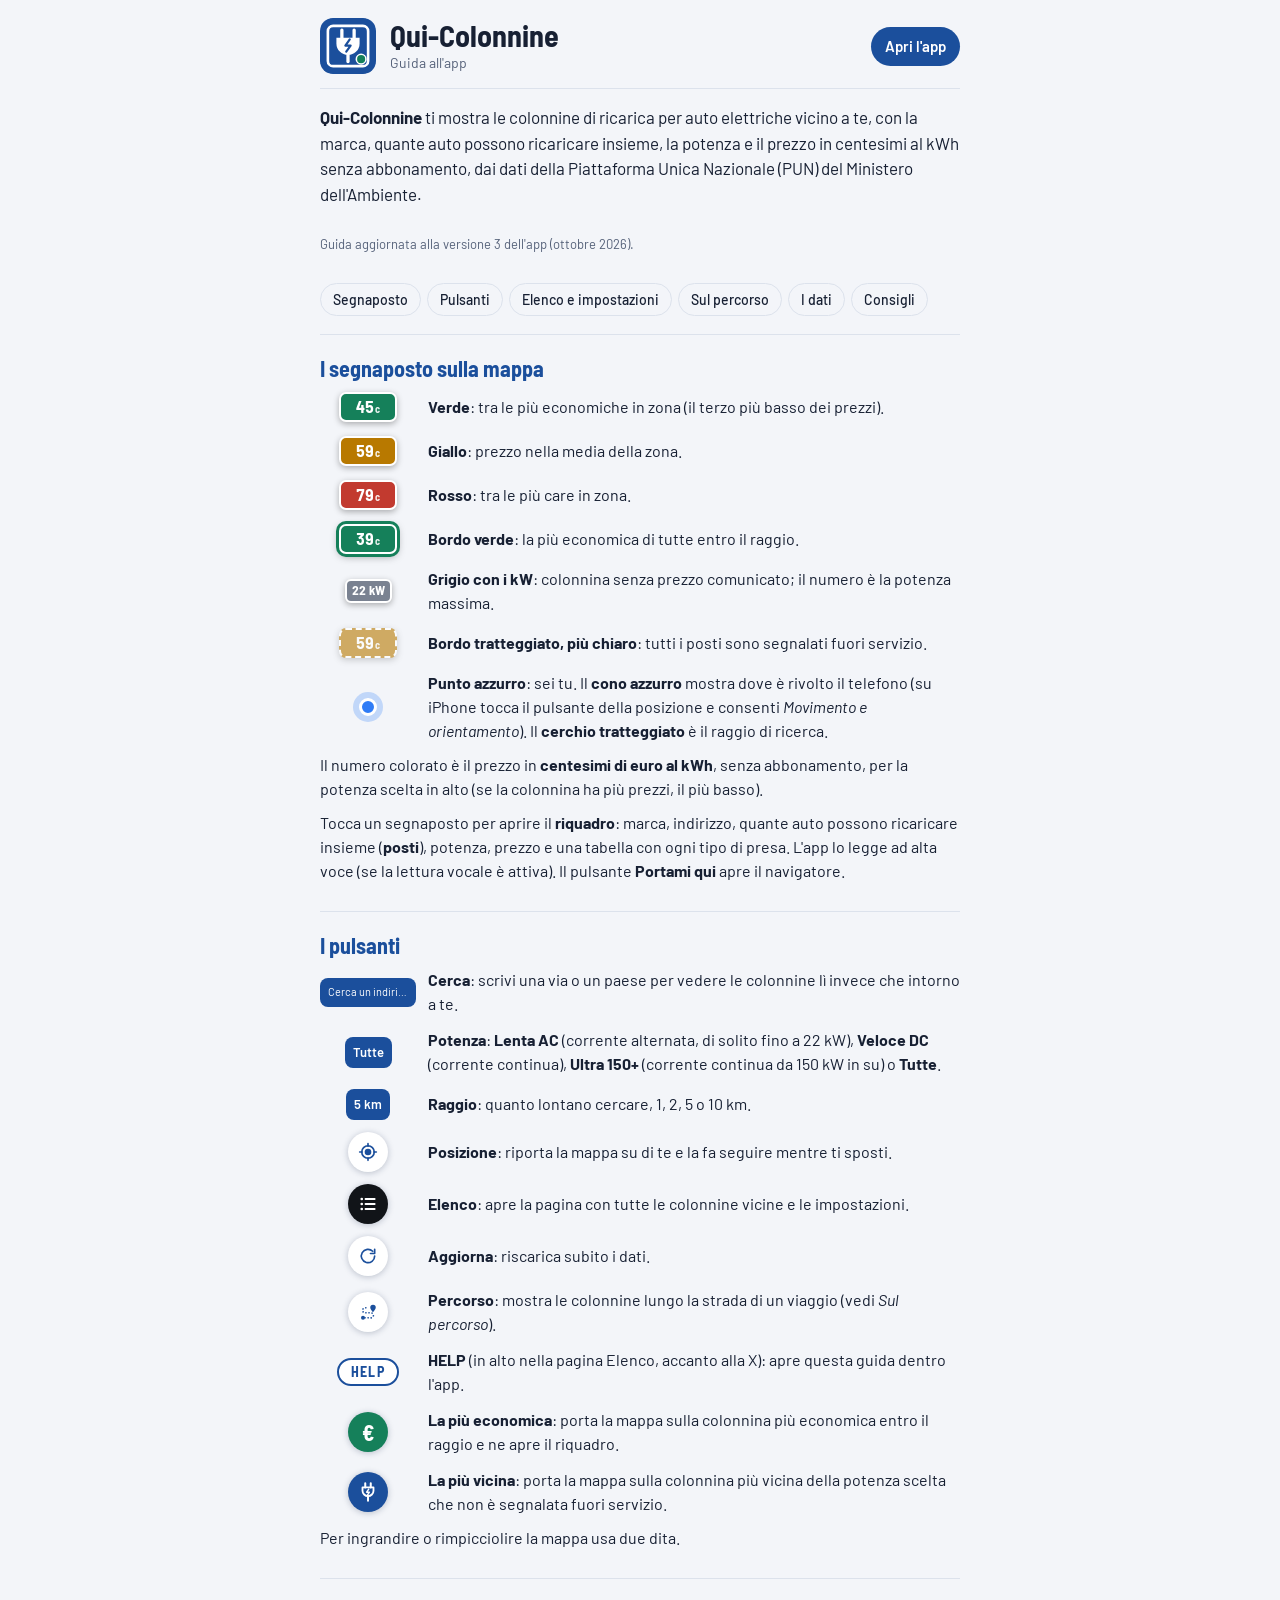
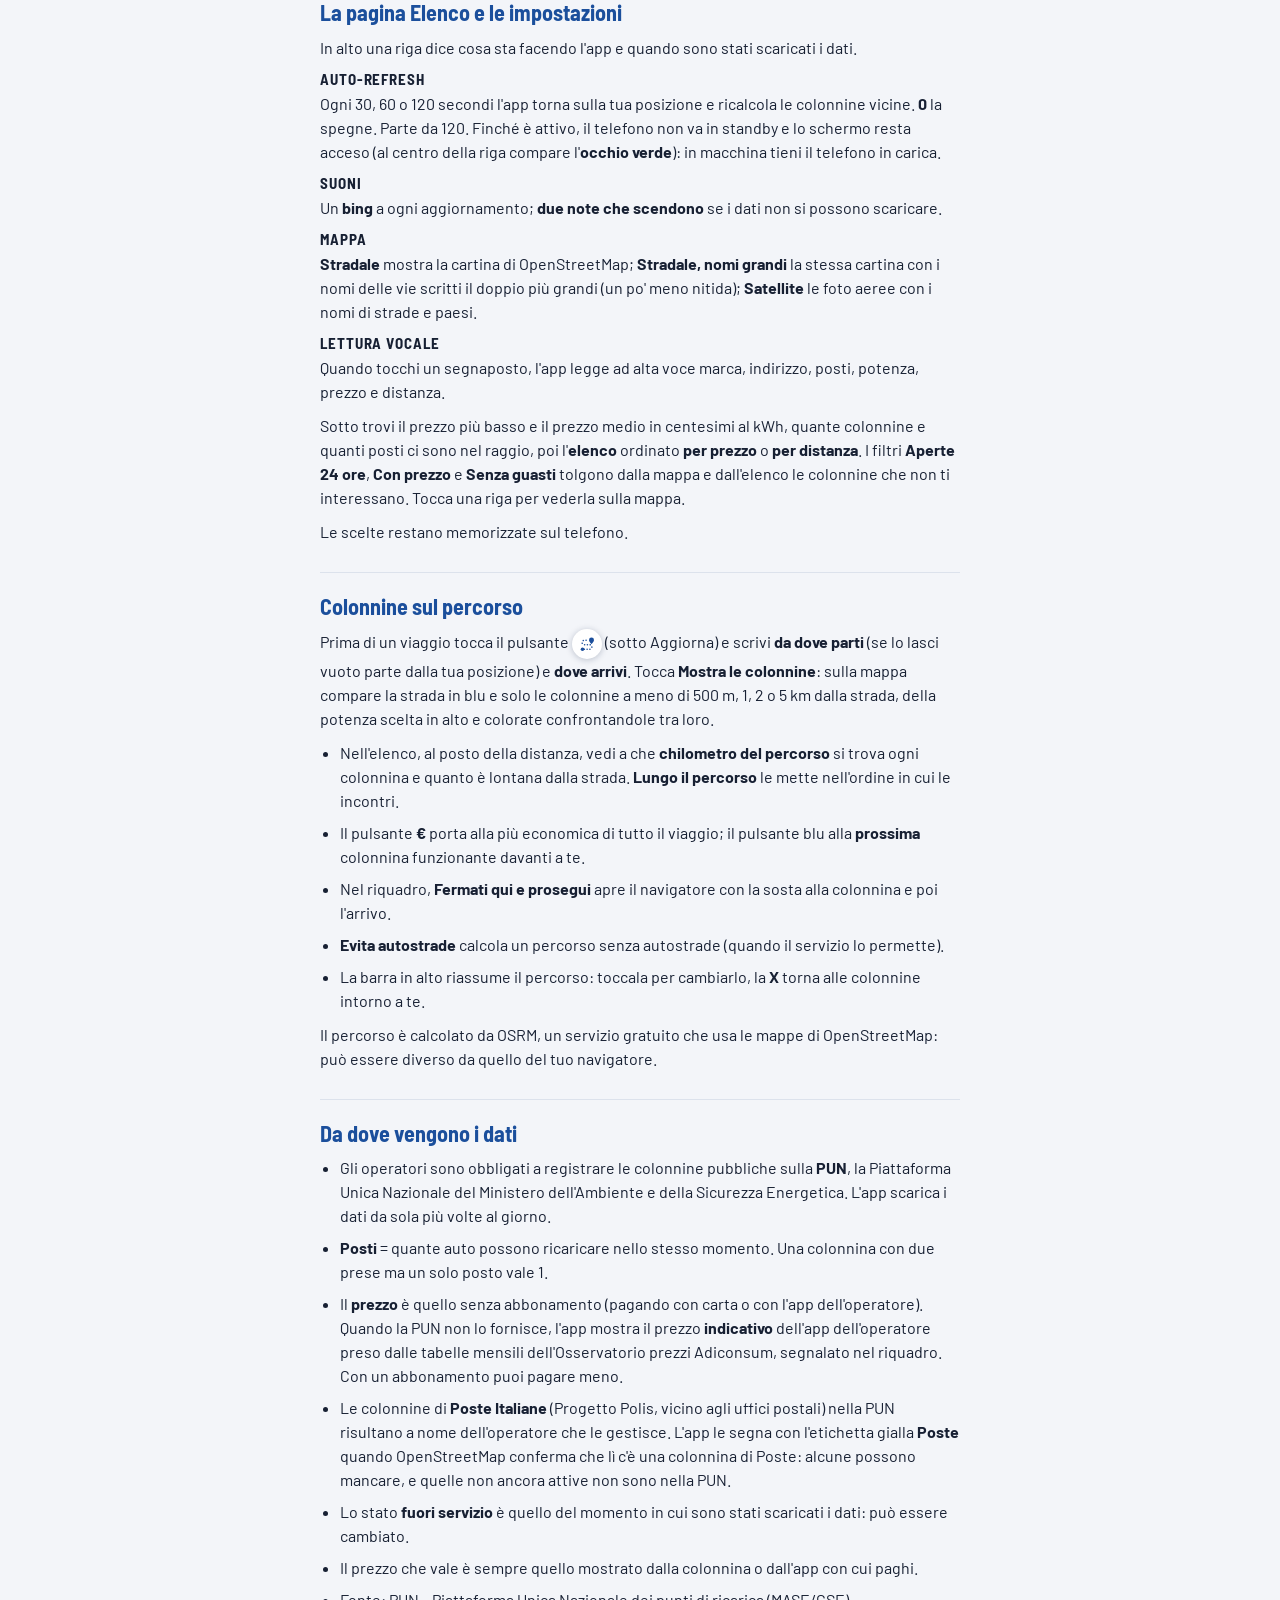
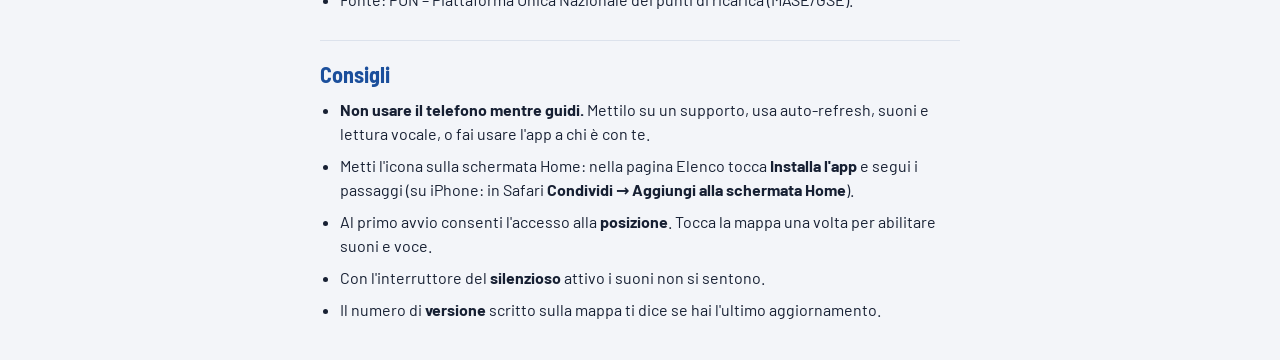
==== commit e96ddc49: "Unito main (etichetta Poste, v16) nella PR del percorso: versione 17, cache colonnine-19 Co-Authored" ====
--- a/guida.html
+++ b/guida.html
@@ -180,7 +180,7 @@
 
         <nav class="g-indice" aria-label="Argomenti">
           <a href="#g-mappa">Segnaposto</a><a href="#g-pulsanti">Pulsanti</a><a href="#g-elenco">Elenco e impostazioni</a>
-          <a href="#g-prezzi">I dati</a><a href="#g-consigli">Consigli</a>
+          <a href="#g-percorso">Sul percorso</a><a href="#g-prezzi">I dati</a><a href="#g-consigli">Consigli</a>
         </nav>
 
         <section id="g-mappa">
@@ -197,10 +197,7 @@
           <p>Il numero colorato è il prezzo in <b>centesimi di euro al kWh</b>, senza abbonamento, per la potenza scelta in alto
             (se la colonnina ha più prezzi, il più basso).</p>
           <p>Tocca un segnaposto per aprire il <b>riquadro</b>: marca, indirizzo, quante auto possono ricaricare insieme (<b>posti</b>),
-            potenza, prezzo e una tabella con ogni tipo di presa. L'app lo legge ad alta voce (se la lettura vocale è attiva)
-            con la voce italiana più naturale del telefono. Sull'iPhone puoi scaricarne una migliore, gratis:
-            Impostazioni › Accessibilità › Contenuto letto › Voci › Italiano, scegli una voce (per esempio Alice o Federica)
-            nella versione <b>Premium</b> o <b>Migliorata</b>. L'app la userà da sola.
+            potenza, prezzo e una tabella con ogni tipo di presa. L'app lo legge ad alta voce (se la lettura vocale è attiva).
             Il pulsante <b>Portami qui</b> apre il navigatore.</p>
         </section>
 
@@ -214,6 +211,7 @@
             <li><span class="g-segno"><span class="g-fab"><svg viewBox="0 0 24 24" width="20" height="20" aria-hidden="true"><circle cx="12" cy="12" r="4" fill="currentColor"/><path d="M12 2v3M12 19v3M2 12h3M19 12h3" stroke="currentColor" stroke-width="2" stroke-linecap="round"/><circle cx="12" cy="12" r="7.5" fill="none" stroke="currentColor" stroke-width="2"/></svg></span></span><div><b>Posizione</b>: riporta la mappa su di te e la fa seguire mentre ti sposti.</div></li>
             <li><span class="g-segno"><span class="g-fab nero"><svg viewBox="0 0 24 24" width="20" height="20" aria-hidden="true"><path d="M9 6h11M9 12h11M9 18h11" stroke="currentColor" stroke-width="2.2" stroke-linecap="round"/><circle cx="4.5" cy="6" r="1.6" fill="currentColor"/><circle cx="4.5" cy="12" r="1.6" fill="currentColor"/><circle cx="4.5" cy="18" r="1.6" fill="currentColor"/></svg></span></span><div><b>Elenco</b>: apre la pagina con tutte le colonnine vicine e le impostazioni.</div></li>
             <li><span class="g-segno"><span class="g-fab"><svg viewBox="0 0 24 24" width="20" height="20" aria-hidden="true"><path d="M20 12a8 8 0 1 1-2.34-5.66M20 4v5h-5" fill="none" stroke="currentColor" stroke-width="2" stroke-linecap="round" stroke-linejoin="round"/></svg></span></span><div><b>Aggiorna</b>: riscarica subito i dati.</div></li>
+            <li><span class="g-segno"><span class="g-fab"><svg viewBox="0 0 24 24" width="20" height="20" aria-hidden="true"><circle cx="6" cy="19" r="2.4" fill="currentColor"/><path d="M18 3.2a3.3 3.3 0 0 0-3.3 3.3c0 2.4 3.3 5.6 3.3 5.6s3.3-3.2 3.3-5.6A3.3 3.3 0 0 0 18 3.2Z" fill="currentColor"/><path d="M8.4 19h7.1a3 3 0 0 0 0-6H8.5a3 3 0 0 1 0-6H12" fill="none" stroke="currentColor" stroke-width="2" stroke-linecap="round" stroke-dasharray="0.1 3.6"/></svg></span></span><div><b>Percorso</b>: mostra le colonnine lungo la strada di un viaggio (vedi <i>Sul percorso</i>).</div></li>
             <li><span class="g-segno"><span class="btn-help g-help">HELP</span></span><div><b>HELP</b> (in alto nella pagina Elenco, accanto alla X): apre questa guida dentro l'app.</div></li>
             <li><span class="g-segno"><span class="g-fab verde"><b style="font:700 22px/1 var(--font-display)">€</b></span></span><div><b>La più economica</b>: porta la mappa sulla colonnina più economica entro il raggio e ne apre il riquadro.</div></li>
             <li><span class="g-segno"><span class="g-fab blu"><svg viewBox="0 0 24 24" width="22" height="22" aria-hidden="true"><path d="M9 2.5v4.5M15 2.5v4.5" stroke="currentColor" stroke-width="2.2" stroke-linecap="round"/><path d="M6 7h12v3.5a6 6 0 0 1-12 0z" fill="none" stroke="currentColor" stroke-width="2" stroke-linejoin="round"/><path d="M12.8 8.8l-2.3 3.4h3l-2.3 3.4" fill="none" stroke="currentColor" stroke-width="1.6" stroke-linecap="round" stroke-linejoin="round"/><path d="M12 16.5v5" stroke="currentColor" stroke-width="2.2" stroke-linecap="round"/></svg></span></span><div><b>La più vicina</b>: porta la mappa sulla colonnina più vicina della potenza scelta che non è segnalata fuori servizio.</div></li>
@@ -241,6 +239,23 @@
             ordinato <b>per prezzo</b> o <b>per distanza</b>. I filtri <b>Aperte 24 ore</b>, <b>Con prezzo</b> e <b>Senza guasti</b>
             tolgono dalla mappa e dall'elenco le colonnine che non ti interessano. Tocca una riga per vederla sulla mappa.</p>
           <p>Le scelte restano memorizzate sul telefono.</p>
+        </section>
+
+        <section id="g-percorso">
+          <h3>Colonnine sul percorso</h3>
+          <p>Prima di un viaggio tocca il pulsante <span class="g-fab" style="display:inline-grid;width:30px;height:30px;vertical-align:middle"><svg viewBox="0 0 24 24" width="18" height="18" aria-hidden="true"><circle cx="6" cy="19" r="2.4" fill="currentColor"/><path d="M18 3.2a3.3 3.3 0 0 0-3.3 3.3c0 2.4 3.3 5.6 3.3 5.6s3.3-3.2 3.3-5.6A3.3 3.3 0 0 0 18 3.2Z" fill="currentColor"/><path d="M8.4 19h7.1a3 3 0 0 0 0-6H8.5a3 3 0 0 1 0-6H12" fill="none" stroke="currentColor" stroke-width="2" stroke-linecap="round" stroke-dasharray="0.1 3.6"/></svg></span>
+            (sotto Aggiorna) e scrivi <b>da dove parti</b> (se lo lasci vuoto parte dalla tua posizione) e <b>dove arrivi</b>.
+            Tocca <b>Mostra le colonnine</b>: sulla mappa compare la strada in blu e solo le colonnine a meno di 500 m, 1, 2 o 5 km dalla strada,
+            della potenza scelta in alto e colorate confrontandole tra loro.</p>
+          <ul class="g-punti">
+            <li>Nell'elenco, al posto della distanza, vedi a che <b>chilometro del percorso</b> si trova ogni colonnina e quanto è lontana dalla strada.
+              <b>Lungo il percorso</b> le mette nell'ordine in cui le incontri.</li>
+            <li>Il pulsante <b>€</b> porta alla più economica di tutto il viaggio; il pulsante blu alla <b>prossima</b> colonnina funzionante davanti a te.</li>
+            <li>Nel riquadro, <b>Fermati qui e prosegui</b> apre il navigatore con la sosta alla colonnina e poi l'arrivo.</li>
+            <li><b>Evita autostrade</b> calcola un percorso senza autostrade (quando il servizio lo permette).</li>
+            <li>La barra in alto riassume il percorso: toccala per cambiarlo, la <b>X</b> torna alle colonnine intorno a te.</li>
+          </ul>
+          <p>Il percorso è calcolato da OSRM, un servizio gratuito che usa le mappe di OpenStreetMap: può essere diverso da quello del tuo navigatore.</p>
         </section>
 
         <section id="g-prezzi">
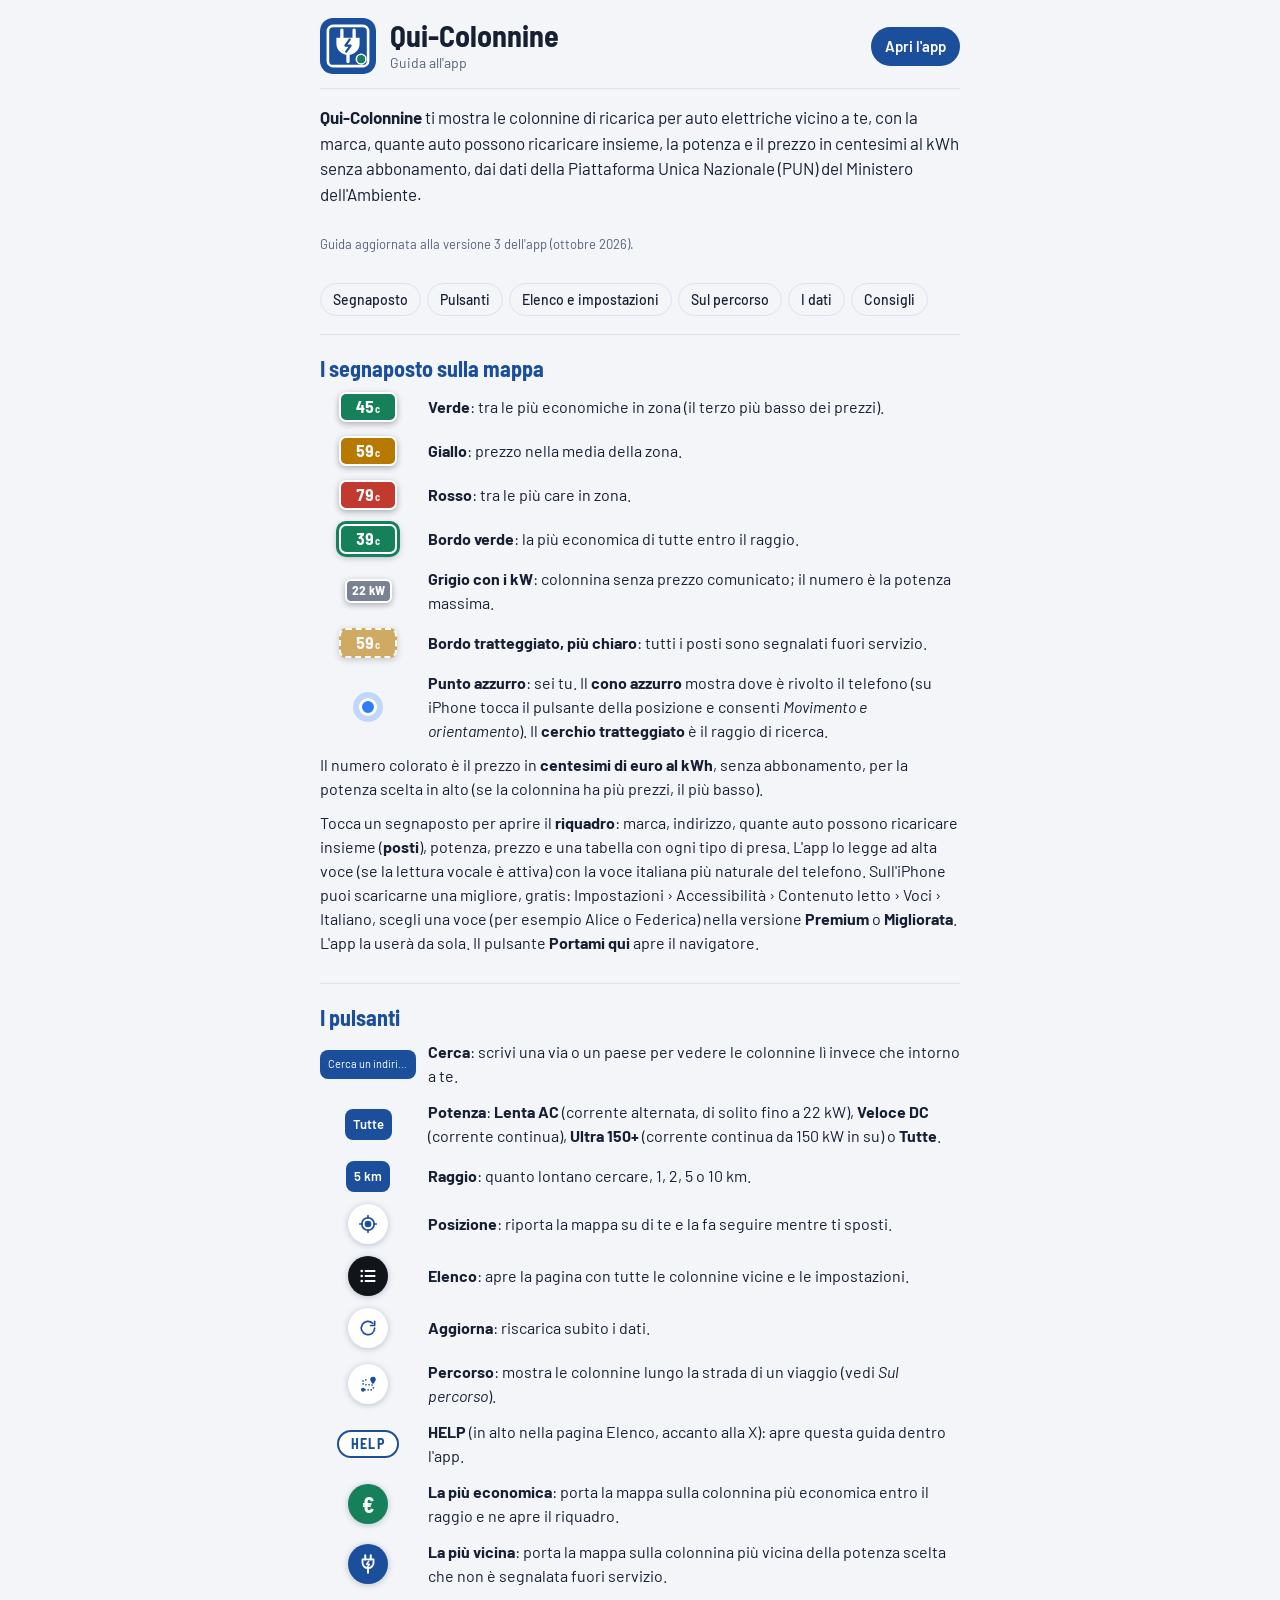
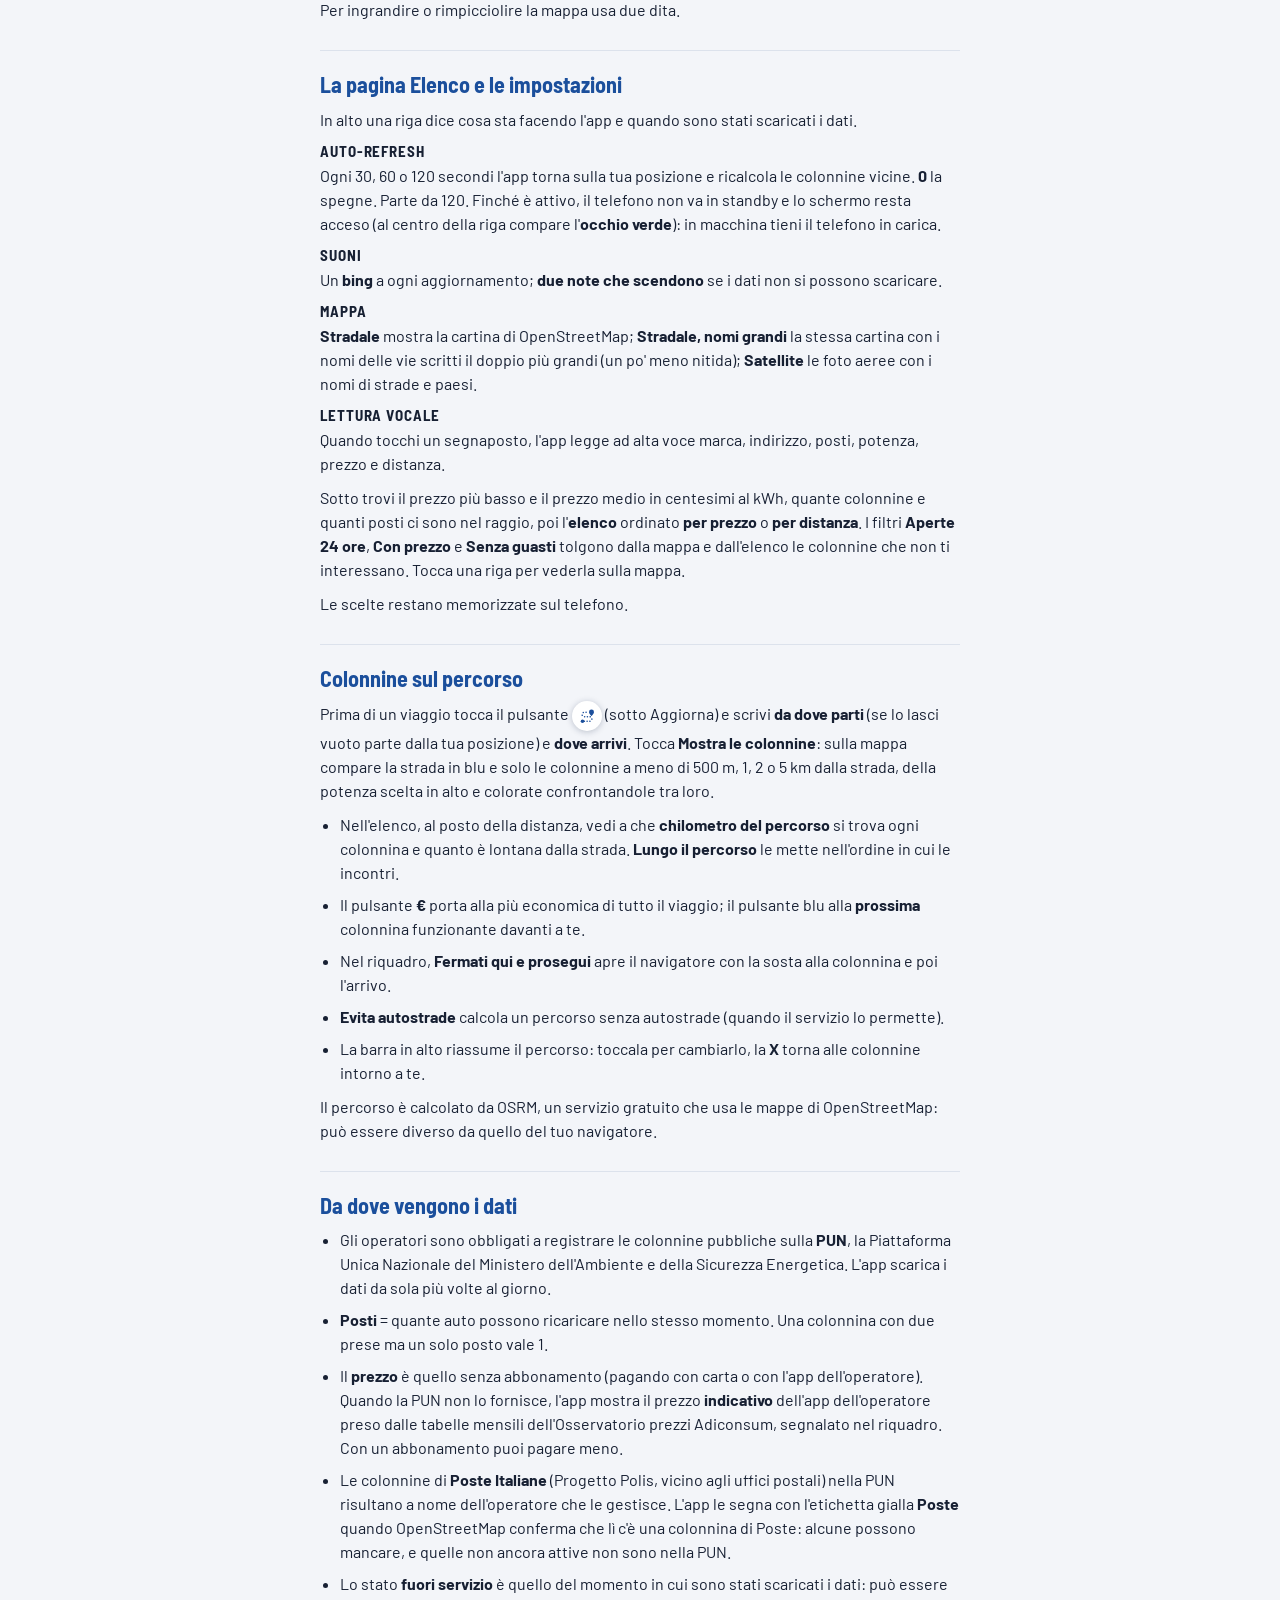
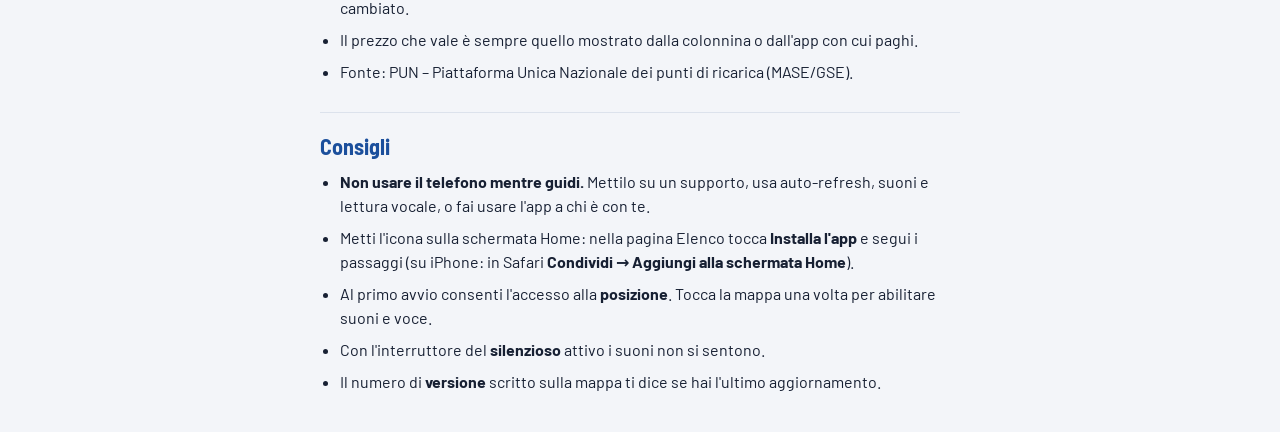
==== commit 05b4d3b9: "Unisce main (sul percorso, v17) mantenendo la versione 18 Co-Authored-By: Claude Opus 5.5 <noreply@a" ====
--- a/guida.html
+++ b/guida.html
@@ -197,7 +197,10 @@
           <p>Il numero colorato è il prezzo in <b>centesimi di euro al kWh</b>, senza abbonamento, per la potenza scelta in alto
             (se la colonnina ha più prezzi, il più basso).</p>
           <p>Tocca un segnaposto per aprire il <b>riquadro</b>: marca, indirizzo, quante auto possono ricaricare insieme (<b>posti</b>),
-            potenza, prezzo e una tabella con ogni tipo di presa. L'app lo legge ad alta voce (se la lettura vocale è attiva).
+            potenza, prezzo e una tabella con ogni tipo di presa. L'app lo legge ad alta voce (se la lettura vocale è attiva)
+            con la voce italiana più naturale del telefono. Sull'iPhone puoi scaricarne una migliore, gratis:
+            Impostazioni › Accessibilità › Contenuto letto › Voci › Italiano, scegli una voce (per esempio Alice o Federica)
+            nella versione <b>Premium</b> o <b>Migliorata</b>. L'app la userà da sola.
             Il pulsante <b>Portami qui</b> apre il navigatore.</p>
         </section>
 
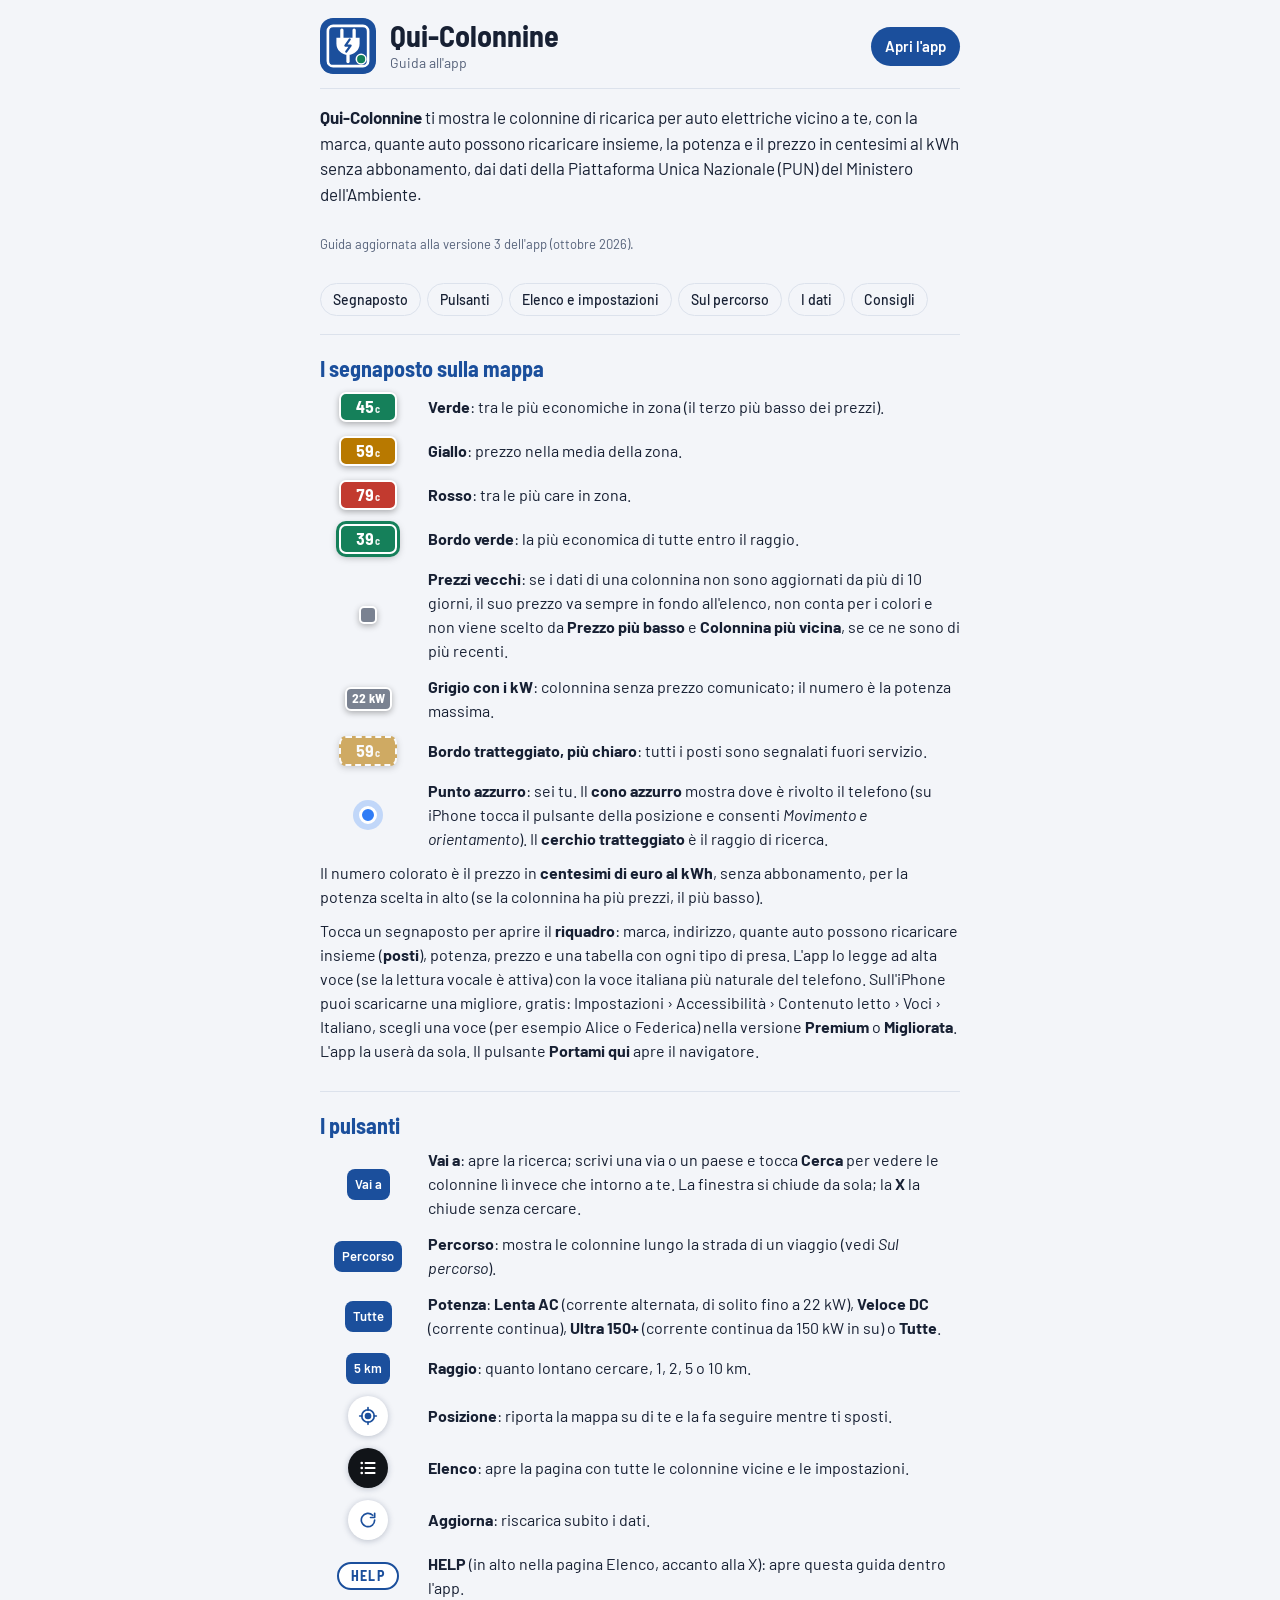
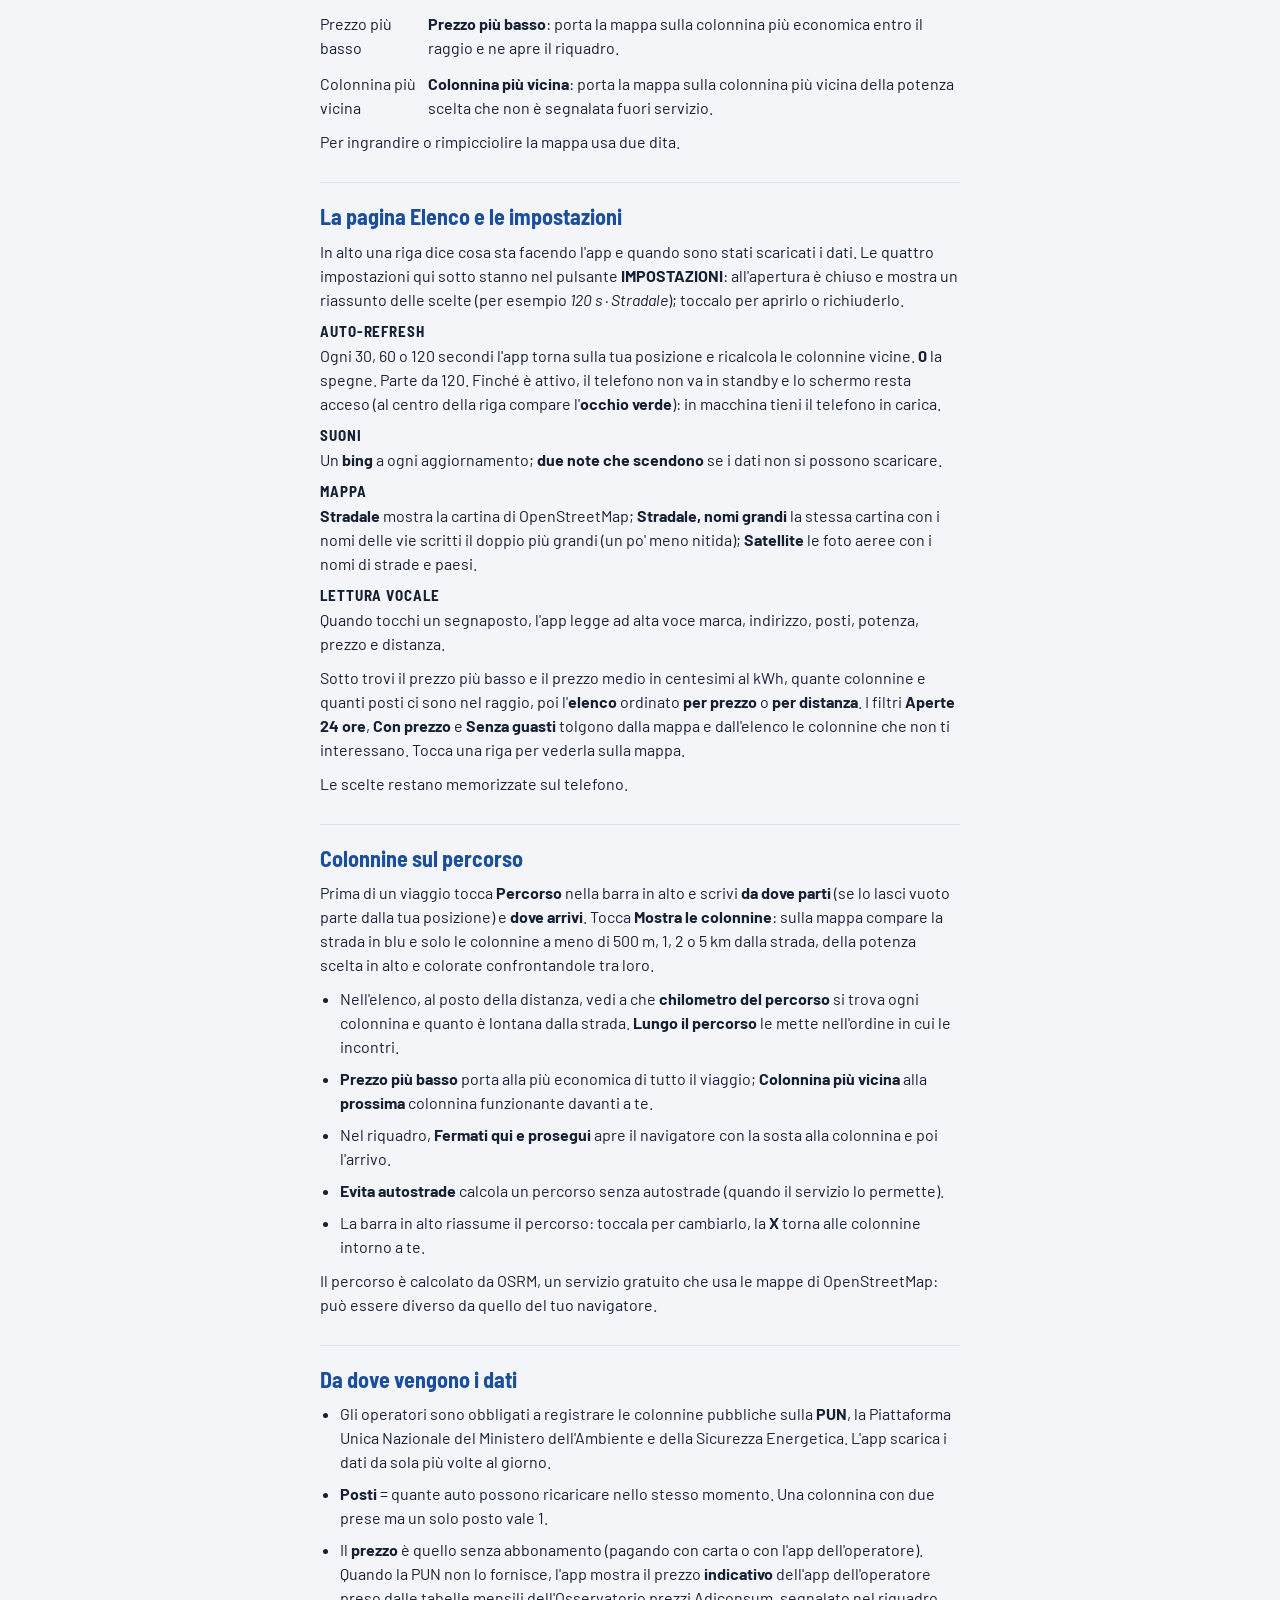
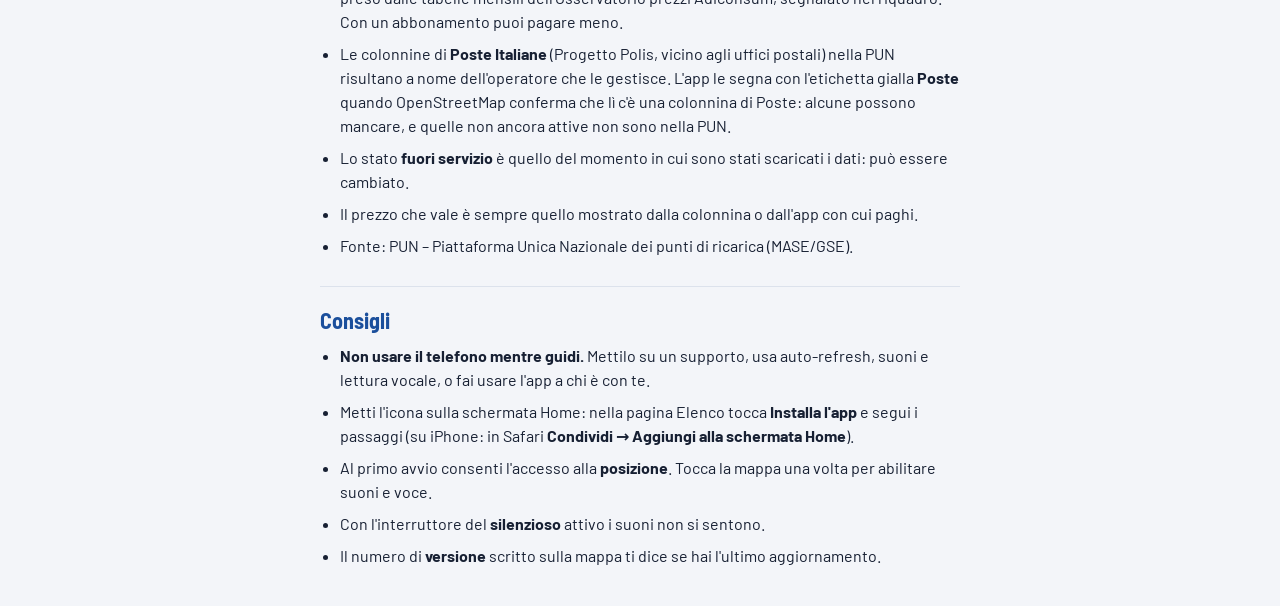
==== commit ab7052a0: "Stile Qui Colonnine come Distributori v19: colori del marchio, barra come Qui Parking, Vai a e Perco" ====
--- a/guida.html
+++ b/guida.html
@@ -190,6 +190,7 @@
             <li><span class="g-segno"><span class="mk prezzo medio"><span>59<small>c</small></span></span></span><div><b>Giallo</b>: prezzo nella media della zona.</div></li>
             <li><span class="g-segno"><span class="mk prezzo caro"><span>79<small>c</small></span></span></span><div><b>Rosso</b>: tra le più care in zona.</div></li>
             <li><span class="g-segno"><span class="mk prezzo economico top"><span>39<small>c</small></span></span></span><div><b>Bordo verde</b>: la più economica di tutte entro il raggio.</div></li>
+            <li><span class="g-segno"><span class="mk nd"></span></span><div><b>Prezzi vecchi</b>: se i dati di una colonnina non sono aggiornati da più di 10 giorni, il suo prezzo va sempre in fondo all'elenco, non conta per i colori e non viene scelto da <b>Prezzo più basso</b> e <b>Colonnina più vicina</b>, se ce ne sono di più recenti.</div></li>
             <li><span class="g-segno"><span class="mk kw">22 kW</span></span><div><b>Grigio con i kW</b>: colonnina senza prezzo comunicato; il numero è la potenza massima.</div></li>
             <li><span class="g-segno"><span class="mk prezzo medio guasta"><span>59<small>c</small></span></span></span><div><b>Bordo tratteggiato, più chiaro</b>: tutti i posti sono segnalati fuori servizio.</div></li>
             <li><span class="g-segno"><span class="io"></span></span><div><b>Punto azzurro</b>: sei tu. Il <b>cono azzurro</b> mostra dove è rivolto il telefono (su iPhone tocca il pulsante della posizione e consenti <i>Movimento e orientamento</i>). Il <b>cerchio tratteggiato</b> è il raggio di ricerca.</div></li>
@@ -207,24 +208,25 @@
         <section id="g-pulsanti">
           <h3>I pulsanti</h3>
           <ul class="g-lista">
-            <li><span class="g-segno"><span class="g-barra">Cerca un indirizzo…</span></span><div><b>Cerca</b>: scrivi una via o un paese per vedere le colonnine lì invece che intorno a te.</div></li>
+            <li><span class="g-segno"><span class="g-barra corto">Vai a</span></span><div><b>Vai a</b>: apre la ricerca; scrivi una via o un paese e tocca <b>Cerca</b> per vedere le colonnine lì invece che intorno a te. La finestra si chiude da sola; la <b>X</b> la chiude senza cercare.</div></li>
+            <li><span class="g-segno"><span class="g-barra corto">Percorso</span></span><div><b>Percorso</b>: mostra le colonnine lungo la strada di un viaggio (vedi <i>Sul percorso</i>).</div></li>
             <li><span class="g-segno"><span class="g-barra corto">Tutte</span></span><div><b>Potenza</b>: <b>Lenta AC</b> (corrente alternata, di solito fino a 22 kW), <b>Veloce DC</b> (corrente continua),
               <b>Ultra 150+</b> (corrente continua da 150 kW in su) o <b>Tutte</b>.</div></li>
             <li><span class="g-segno"><span class="g-barra corto">5 km</span></span><div><b>Raggio</b>: quanto lontano cercare, 1, 2, 5 o 10 km.</div></li>
             <li><span class="g-segno"><span class="g-fab"><svg viewBox="0 0 24 24" width="20" height="20" aria-hidden="true"><circle cx="12" cy="12" r="4" fill="currentColor"/><path d="M12 2v3M12 19v3M2 12h3M19 12h3" stroke="currentColor" stroke-width="2" stroke-linecap="round"/><circle cx="12" cy="12" r="7.5" fill="none" stroke="currentColor" stroke-width="2"/></svg></span></span><div><b>Posizione</b>: riporta la mappa su di te e la fa seguire mentre ti sposti.</div></li>
             <li><span class="g-segno"><span class="g-fab nero"><svg viewBox="0 0 24 24" width="20" height="20" aria-hidden="true"><path d="M9 6h11M9 12h11M9 18h11" stroke="currentColor" stroke-width="2.2" stroke-linecap="round"/><circle cx="4.5" cy="6" r="1.6" fill="currentColor"/><circle cx="4.5" cy="12" r="1.6" fill="currentColor"/><circle cx="4.5" cy="18" r="1.6" fill="currentColor"/></svg></span></span><div><b>Elenco</b>: apre la pagina con tutte le colonnine vicine e le impostazioni.</div></li>
             <li><span class="g-segno"><span class="g-fab"><svg viewBox="0 0 24 24" width="20" height="20" aria-hidden="true"><path d="M20 12a8 8 0 1 1-2.34-5.66M20 4v5h-5" fill="none" stroke="currentColor" stroke-width="2" stroke-linecap="round" stroke-linejoin="round"/></svg></span></span><div><b>Aggiorna</b>: riscarica subito i dati.</div></li>
-            <li><span class="g-segno"><span class="g-fab"><svg viewBox="0 0 24 24" width="20" height="20" aria-hidden="true"><circle cx="6" cy="19" r="2.4" fill="currentColor"/><path d="M18 3.2a3.3 3.3 0 0 0-3.3 3.3c0 2.4 3.3 5.6 3.3 5.6s3.3-3.2 3.3-5.6A3.3 3.3 0 0 0 18 3.2Z" fill="currentColor"/><path d="M8.4 19h7.1a3 3 0 0 0 0-6H8.5a3 3 0 0 1 0-6H12" fill="none" stroke="currentColor" stroke-width="2" stroke-linecap="round" stroke-dasharray="0.1 3.6"/></svg></span></span><div><b>Percorso</b>: mostra le colonnine lungo la strada di un viaggio (vedi <i>Sul percorso</i>).</div></li>
             <li><span class="g-segno"><span class="btn-help g-help">HELP</span></span><div><b>HELP</b> (in alto nella pagina Elenco, accanto alla X): apre questa guida dentro l'app.</div></li>
-            <li><span class="g-segno"><span class="g-fab verde"><b style="font:700 22px/1 var(--font-display)">€</b></span></span><div><b>La più economica</b>: porta la mappa sulla colonnina più economica entro il raggio e ne apre il riquadro.</div></li>
-            <li><span class="g-segno"><span class="g-fab blu"><svg viewBox="0 0 24 24" width="22" height="22" aria-hidden="true"><path d="M9 2.5v4.5M15 2.5v4.5" stroke="currentColor" stroke-width="2.2" stroke-linecap="round"/><path d="M6 7h12v3.5a6 6 0 0 1-12 0z" fill="none" stroke="currentColor" stroke-width="2" stroke-linejoin="round"/><path d="M12.8 8.8l-2.3 3.4h3l-2.3 3.4" fill="none" stroke="currentColor" stroke-width="1.6" stroke-linecap="round" stroke-linejoin="round"/><path d="M12 16.5v5" stroke="currentColor" stroke-width="2.2" stroke-linecap="round"/></svg></span></span><div><b>La più vicina</b>: porta la mappa sulla colonnina più vicina della potenza scelta che non è segnalata fuori servizio.</div></li>
+            <li><span class="g-segno"><span class="g-pill verde">Prezzo più basso</span></span><div><b>Prezzo più basso</b>: porta la mappa sulla colonnina più economica entro il raggio e ne apre il riquadro.</div></li>
+            <li><span class="g-segno"><span class="g-pill blu">Colonnina più vicina</span></span><div><b>Colonnina più vicina</b>: porta la mappa sulla colonnina più vicina della potenza scelta che non è segnalata fuori servizio.</div></li>
           </ul>
           <p>Per ingrandire o rimpicciolire la mappa usa due dita.</p>
         </section>
 
         <section id="g-elenco">
           <h3>La pagina Elenco e le impostazioni</h3>
-          <p>In alto una riga dice cosa sta facendo l'app e quando sono stati scaricati i dati.</p>
+          <p>In alto una riga dice cosa sta facendo l'app e quando sono stati scaricati i dati. Le quattro impostazioni qui sotto stanno nel pulsante <b>IMPOSTAZIONI</b>:
+            all'apertura è chiuso e mostra un riassunto delle scelte (per esempio <i>120 s · Stradale</i>); toccalo per aprirlo o richiuderlo.</p>
           <dl class="g-def">
             <dt>AUTO-REFRESH</dt>
             <dd>Ogni 30, 60 o 120 secondi l'app torna sulla tua posizione e ricalcola le colonnine vicine. <b>0</b> la spegne. Parte da 120.
@@ -246,14 +248,13 @@
 
         <section id="g-percorso">
           <h3>Colonnine sul percorso</h3>
-          <p>Prima di un viaggio tocca il pulsante <span class="g-fab" style="display:inline-grid;width:30px;height:30px;vertical-align:middle"><svg viewBox="0 0 24 24" width="18" height="18" aria-hidden="true"><circle cx="6" cy="19" r="2.4" fill="currentColor"/><path d="M18 3.2a3.3 3.3 0 0 0-3.3 3.3c0 2.4 3.3 5.6 3.3 5.6s3.3-3.2 3.3-5.6A3.3 3.3 0 0 0 18 3.2Z" fill="currentColor"/><path d="M8.4 19h7.1a3 3 0 0 0 0-6H8.5a3 3 0 0 1 0-6H12" fill="none" stroke="currentColor" stroke-width="2" stroke-linecap="round" stroke-dasharray="0.1 3.6"/></svg></span>
-            (sotto Aggiorna) e scrivi <b>da dove parti</b> (se lo lasci vuoto parte dalla tua posizione) e <b>dove arrivi</b>.
+          <p>Prima di un viaggio tocca <b>Percorso</b> nella barra in alto e scrivi <b>da dove parti</b> (se lo lasci vuoto parte dalla tua posizione) e <b>dove arrivi</b>.
             Tocca <b>Mostra le colonnine</b>: sulla mappa compare la strada in blu e solo le colonnine a meno di 500 m, 1, 2 o 5 km dalla strada,
             della potenza scelta in alto e colorate confrontandole tra loro.</p>
           <ul class="g-punti">
             <li>Nell'elenco, al posto della distanza, vedi a che <b>chilometro del percorso</b> si trova ogni colonnina e quanto è lontana dalla strada.
               <b>Lungo il percorso</b> le mette nell'ordine in cui le incontri.</li>
-            <li>Il pulsante <b>€</b> porta alla più economica di tutto il viaggio; il pulsante blu alla <b>prossima</b> colonnina funzionante davanti a te.</li>
+            <li><b>Prezzo più basso</b> porta alla più economica di tutto il viaggio; <b>Colonnina più vicina</b> alla <b>prossima</b> colonnina funzionante davanti a te.</li>
             <li>Nel riquadro, <b>Fermati qui e prosegui</b> apre il navigatore con la sosta alla colonnina e poi l'arrivo.</li>
             <li><b>Evita autostrade</b> calcola un percorso senza autostrade (quando il servizio lo permette).</li>
             <li>La barra in alto riassume il percorso: toccala per cambiarlo, la <b>X</b> torna alle colonnine intorno a te.</li>
